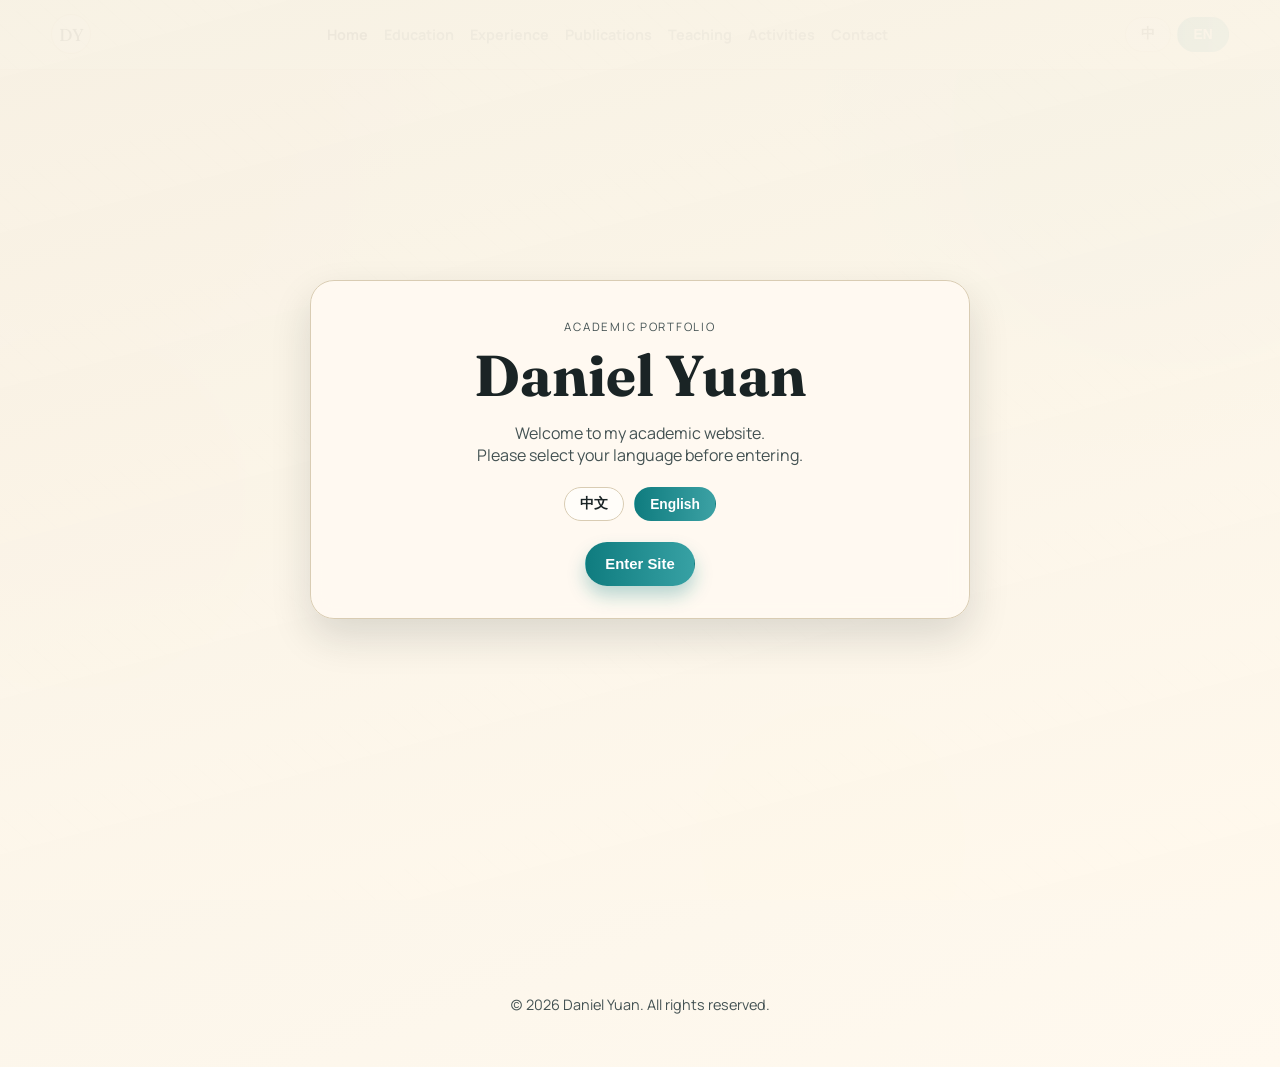
==== index.html @ a42641b7 "Deploy academic portfolio site" ====
<!doctype html>
<html lang="zh-Hant">
<head>
  <meta charset="UTF-8">
  <meta name="viewport" content="width=device-width, initial-scale=1.0">
  <meta name="description" content="Bilingual academic profile of Daniel Yuan at Chang Gung University.">
  <title>Daniel Yuan | Academic Profile</title>
  <link rel="preconnect" href="https://fonts.googleapis.com">
  <link rel="preconnect" href="https://fonts.gstatic.com" crossorigin>
  <link href="https://fonts.googleapis.com/css2?family=Fraunces:opsz,wght@9..144,600;9..144,700&family=Manrope:wght@400;500;700&family=Noto+Sans+TC:wght@400;500;700&display=swap" rel="stylesheet">
  <link rel="stylesheet" href="styles.css">
</head>
<body class="is-locked" data-lang="zh" data-page="about">
  <div class="cursor-glow" aria-hidden="true"></div>

  <div id="intro" class="intro" role="dialog" aria-modal="true" aria-labelledby="intro-title">
    <div class="intro-panel">
      <p id="intro-kicker" class="intro-kicker"></p>
      <h1 id="intro-title" class="intro-title"></h1>
      <p id="intro-copy" class="intro-copy"></p>
      <div class="language-choice" role="radiogroup" aria-label="Language Selection">
        <button class="lang-choice" data-lang-choice="zh" type="button">中文</button>
        <button class="lang-choice" data-lang-choice="en" type="button">English</button>
      </div>
      <button id="enter-btn" class="btn btn-primary" type="button"></button>
    </div>
  </div>

  <div class="backdrop" aria-hidden="true">
    <span class="blob blob-a"></span>
    <span class="blob blob-b"></span>
    <span class="blob blob-c"></span>
  </div>

  <header class="site-header">
    <a href="index.html" class="brand" aria-label="Back to top">DY</a>
    <nav class="nav">
      <a id="nav-about" href="index.html"></a>
      <a id="nav-education" href="education.html"></a>
      <a id="nav-experience" href="experience.html"></a>
      <a id="nav-publications" href="publications.html"></a>
      <a id="nav-teaching" href="teaching.html"></a>
      <a id="nav-activities" href="activities.html"></a>
      <a id="nav-contact" href="contact.html"></a>
    </nav>
    <div class="lang-switch" role="group" aria-label="Language Switcher">
      <button class="lang-toggle" data-set-lang="zh" type="button">中</button>
      <button class="lang-toggle" data-set-lang="en" type="button">EN</button>
    </div>
  </header>

  <main id="top">
    <section class="hero section">
      <p id="hero-tag" class="tag reveal"></p>
      <h1 class="hero-name reveal">
        <span id="hero-name-zh"></span>
        <span id="hero-name-en"></span>
      </h1>
      <p id="hero-title" class="hero-title reveal"></p>
      <p id="hero-affiliation" class="hero-affiliation reveal"></p>
      <div class="hero-actions reveal">
        <a id="hero-primary" class="btn btn-primary" href="publications.html"></a>
        <a id="hero-secondary" class="btn btn-secondary" href="contact.html"></a>
      </div>
      <div id="metrics-container" class="hero-metrics"></div>
    </section>

    <section id="about" class="section">
      <div class="section-head reveal">
        <p id="about-tag" class="tag"></p>
        <h2 id="about-title"></h2>
      </div>
      <p id="about-lead" class="lead reveal"></p>
    </section>
  </main>

  <footer class="site-footer">
    <p id="footer-text"></p>
  </footer>

  <script src="script.js"></script>
</body>
</html>
---- styles.css ----
:root {
  --bg: #f6f0e2;
  --bg-soft: #fff9ef;
  --ink: #1a2425;
  --muted: #445253;
  --line: #d9ccb3;
  --accent: #0f7c7f;
  --accent-soft: #ec8f55;
  --panel: rgba(255, 252, 246, 0.78);
  --panel-strong: rgba(255, 250, 242, 0.9);
  --shadow: 0 18px 40px rgba(19, 36, 36, 0.14);
}

*,
*::before,
*::after {
  box-sizing: border-box;
}

html {
  scroll-behavior: smooth;
}

body {
  margin: 0;
  min-height: 100vh;
  color: var(--ink);
  background:
    radial-gradient(circle at 8% 16%, rgba(236, 143, 85, 0.18), transparent 30%),
    radial-gradient(circle at 88% 12%, rgba(15, 124, 127, 0.16), transparent 32%),
    linear-gradient(160deg, var(--bg) 0%, var(--bg-soft) 100%);
  overflow-x: hidden;
}

body[data-lang="zh"] {
  font-family: "Noto Sans TC", "Manrope", system-ui, sans-serif;
}

body[data-lang="en"] {
  font-family: "Manrope", "Noto Sans TC", system-ui, sans-serif;
}

body.is-locked {
  overflow: hidden;
}

.cursor-glow {
  position: fixed;
  width: 300px;
  height: 300px;
  border-radius: 50%;
  pointer-events: none;
  background: radial-gradient(circle, rgba(236, 143, 85, 0.2), transparent 68%);
  filter: blur(7px);
  transform: translate(-50%, -50%);
  opacity: 0;
  z-index: 2;
  transition: opacity 220ms ease;
}

.intro {
  position: fixed;
  inset: 0;
  z-index: 10;
  display: grid;
  place-items: center;
  background:
    linear-gradient(165deg, rgba(247, 241, 228, 0.95), rgba(255, 248, 236, 0.98)),
    repeating-linear-gradient(
      42deg,
      transparent 0 20px,
      rgba(26, 36, 37, 0.03) 20px 21px
    );
  transition: opacity 620ms ease, visibility 620ms ease;
}

.intro.is-hidden {
  opacity: 0;
  visibility: hidden;
}

.intro-panel {
  width: min(660px, calc(100% - 2.2rem));
  border: 1px solid var(--line);
  border-radius: 24px;
  text-align: center;
  padding: 2.4rem 2rem 2rem;
  background: var(--panel-strong);
  backdrop-filter: blur(9px);
  box-shadow: var(--shadow);
  animation: lift-in 900ms cubic-bezier(.2, .8, .2, 1) both;
}

.intro-kicker {
  margin: 0;
  color: var(--muted);
  letter-spacing: 0.15em;
  text-transform: uppercase;
  font-size: 0.72rem;
}

.intro-title {
  margin: 0.7rem 0 0;
  font-family: "Fraunces", "Noto Sans TC", serif;
  font-size: clamp(2.15rem, 5vw, 3.6rem);
  line-height: 1.05;
}

.intro-copy {
  margin: 1rem auto 1.3rem;
  max-width: 44ch;
  color: var(--muted);
  white-space: pre-line;
}

.language-choice {
  display: flex;
  gap: 0.6rem;
  justify-content: center;
  margin-bottom: 1.3rem;
}

.lang-choice,
.lang-toggle {
  border: 1px solid var(--line);
  background: rgba(255, 255, 255, 0.58);
  color: var(--ink);
  border-radius: 999px;
  padding: 0.45rem 0.95rem;
  font-size: 0.86rem;
  font-weight: 700;
  cursor: pointer;
  transition: background 220ms ease, color 220ms ease, transform 220ms ease;
}

.lang-choice:hover,
.lang-toggle:hover {
  transform: translateY(-1px);
}

.lang-choice.is-active,
.lang-toggle.is-active {
  border-color: transparent;
  background: linear-gradient(90deg, var(--accent), #3ca1a4);
  color: #fff;
}

.backdrop {
  position: fixed;
  inset: 0;
  z-index: -1;
  overflow: hidden;
  pointer-events: none;
}

.blob {
  position: absolute;
  border-radius: 999px;
  filter: blur(8px);
  opacity: 0.68;
}

.blob-a {
  width: 340px;
  height: 340px;
  left: -90px;
  top: 38%;
  background: rgba(236, 143, 85, 0.19);
  animation: float-a 14s ease-in-out infinite;
}

.blob-b {
  width: 460px;
  height: 460px;
  right: -130px;
  top: -100px;
  background: rgba(15, 124, 127, 0.15);
  animation: float-b 18s ease-in-out infinite;
}

.blob-c {
  width: 280px;
  height: 280px;
  right: 24%;
  bottom: -85px;
  background: rgba(180, 162, 98, 0.2);
  animation: float-c 16s ease-in-out infinite;
}

.site-header {
  position: sticky;
  top: 0;
  z-index: 4;
  display: flex;
  align-items: center;
  gap: 1rem;
  justify-content: space-between;
  padding: 0.9rem max(1rem, 4vw);
  background: rgba(247, 241, 227, 0.76);
  backdrop-filter: blur(12px);
  border-bottom: 1px solid rgba(217, 204, 179, 0.8);
}

.brand {
  width: 2.5rem;
  height: 2.5rem;
  border-radius: 999px;
  display: grid;
  place-items: center;
  border: 1px solid var(--line);
  background: rgba(255, 255, 255, 0.56);
  color: var(--ink);
  text-decoration: none;
  font-family: "Fraunces", "Noto Sans TC", serif;
  font-size: 1.08rem;
}

.nav {
  display: flex;
  flex-wrap: wrap;
  gap: 1rem;
  justify-content: center;
}

.nav a {
  position: relative;
  color: var(--muted);
  text-decoration: none;
  font-weight: 700;
  font-size: 0.9rem;
}

.nav a.is-current {
  color: var(--ink);
}

.nav a::after {
  content: "";
  position: absolute;
  left: 0;
  bottom: -0.27rem;
  width: 100%;
  height: 2px;
  border-radius: 999px;
  background: linear-gradient(90deg, var(--accent), var(--accent-soft));
  transform: scaleX(0);
  transform-origin: left;
  transition: transform 220ms ease;
}

.nav a:hover::after,
.nav a:focus-visible::after {
  transform: scaleX(1);
}

.lang-switch {
  display: inline-flex;
  gap: 0.4rem;
}

main {
  max-width: 1120px;
  margin: 0 auto;
  padding: 1.8rem max(1.1rem, 4vw) 4rem;
}

.section {
  margin-top: clamp(2.7rem, 8vw, 5.8rem);
}

.hero {
  margin-top: 1rem;
}

.tag {
  margin: 0;
  color: var(--muted);
  letter-spacing: 0.13em;
  text-transform: uppercase;
  font-size: 0.7rem;
  font-weight: 700;
}

.hero-name {
  margin: 0.9rem 0 0.9rem;
  display: grid;
  gap: 0.2rem;
}

.hero-name span:first-child {
  font-size: clamp(2.2rem, 6vw, 4rem);
  font-weight: 700;
  line-height: 1;
}

.hero-name span:last-child {
  font-family: "Fraunces", serif;
  font-size: clamp(1.2rem, 2.6vw, 1.8rem);
  line-height: 1.1;
  color: #2f3e40;
}

.hero-title {
  margin: 0.2rem 0;
  font-size: clamp(1.06rem, 2.1vw, 1.32rem);
  color: #2d3f41;
  font-weight: 700;
}

.hero-affiliation {
  margin: 0.4rem 0 1.4rem;
  max-width: 68ch;
  color: var(--muted);
}

.hero-actions {
  display: flex;
  gap: 0.8rem;
  flex-wrap: wrap;
}

.btn {
  display: inline-flex;
  align-items: center;
  justify-content: center;
  min-height: 44px;
  border-radius: 999px;
  border: 1px solid transparent;
  padding: 0.66rem 1.2rem;
  text-decoration: none;
  font-size: 0.93rem;
  font-weight: 700;
  transition: transform 220ms ease, box-shadow 220ms ease, background 220ms ease;
}

.btn:hover,
.btn:focus-visible {
  transform: translateY(-2px);
}

.btn-primary {
  background: linear-gradient(90deg, var(--accent), #37a1a4);
  color: #fff;
  box-shadow: 0 10px 18px rgba(15, 124, 127, 0.29);
}

.btn-secondary {
  background: rgba(255, 255, 255, 0.62);
  border-color: rgba(26, 36, 37, 0.2);
  color: var(--ink);
}

.hero-metrics {
  margin-top: 1.8rem;
  display: grid;
  grid-template-columns: repeat(3, minmax(0, 1fr));
  gap: 0.9rem;
}

.metric {
  border: 1px solid var(--line);
  border-radius: 16px;
  background: var(--panel);
  padding: 1rem;
  box-shadow: var(--shadow);
}

.metric h3 {
  margin: 0;
  font-family: "Fraunces", "Noto Sans TC", serif;
  font-size: 1.6rem;
}

.metric p {
  margin: 0.35rem 0 0;
  color: var(--muted);
  font-size: 0.92rem;
}

.section-head h2 {
  margin: 0.66rem 0 0;
  font-family: "Fraunces", "Noto Sans TC", serif;
  font-size: clamp(1.7rem, 3.7vw, 2.65rem);
  line-height: 1.07;
}

.lead,
.section-copy {
  margin-top: 1rem;
  color: var(--muted);
  max-width: 70ch;
  line-height: 1.75;
}

.timeline-list {
  margin-top: 1.4rem;
  display: grid;
  gap: 0.75rem;
}

.timeline-item {
  border: 1px solid var(--line);
  border-radius: 16px;
  background: var(--panel);
  padding: 1rem 1.05rem;
  box-shadow: var(--shadow);
}

.item-top {
  display: flex;
  gap: 0.6rem;
  align-items: center;
  flex-wrap: wrap;
}

.item-index {
  width: 2rem;
  height: 2rem;
  border-radius: 999px;
  display: grid;
  place-items: center;
  font-size: 0.82rem;
  font-weight: 700;
  color: var(--accent);
  border: 1px solid rgba(15, 124, 127, 0.4);
  background: rgba(15, 124, 127, 0.09);
}

.item-top h3 {
  margin: 0;
  font-size: 1.08rem;
}

.item-sub {
  margin: 0.35rem 0 0;
  color: var(--muted);
}

.item-note {
  margin: 0.3rem 0 0;
  font-size: 0.9rem;
  color: #5a6a6b;
}

.grid {
  margin-top: 1.4rem;
  display: grid;
  gap: 0.85rem;
}

.grid-2 {
  grid-template-columns: repeat(2, minmax(0, 1fr));
}

.panel-card {
  border: 1px solid var(--line);
  border-radius: 16px;
  background: var(--panel);
  padding: 1.05rem;
  box-shadow: var(--shadow);
}

.panel-card.hover-tilt {
  transform-style: preserve-3d;
  transition: transform 220ms ease;
  will-change: transform;
}

.panel-head {
  display: flex;
  justify-content: space-between;
  align-items: baseline;
  gap: 0.8rem;
  flex-wrap: wrap;
}

.panel-head h3 {
  margin: 0;
  font-size: 1.05rem;
}

.period {
  margin: 0;
  color: var(--muted);
  font-size: 0.85rem;
  font-weight: 700;
}

.content-list {
  margin: 0.85rem 0 0;
  padding-left: 1.15rem;
  color: var(--muted);
  display: grid;
  gap: 0.45rem;
}

.content-list li {
  line-height: 1.55;
}

.paper-type {
  margin: 0;
  color: var(--accent);
  font-size: 0.78rem;
  font-weight: 700;
  letter-spacing: 0.06em;
  text-transform: uppercase;
}

.paper-title {
  margin: 0;
  font-size: 1.05rem;
  line-height: 1.45;
}

.paper-links {
  margin-top: 0.85rem;
  display: flex;
  flex-wrap: wrap;
  gap: 0.75rem;
}

.paper-links a {
  color: var(--accent);
  text-decoration: none;
  font-weight: 700;
  font-size: 0.9rem;
  border: 1px solid rgba(15, 124, 127, 0.28);
  border-radius: 999px;
  padding: 0.38rem 0.72rem;
  background: rgba(255, 255, 255, 0.72);
  transition: transform 220ms ease, background 220ms ease;
}

.paper-links a:hover,
.paper-links a:focus-visible {
  transform: translateY(-1px);
  background: rgba(255, 255, 255, 0.95);
}

.paper-links a.is-placeholder {
  opacity: 0.55;
  pointer-events: none;
}

.doc-shell {
  margin-top: 1rem;
  border: 1px solid var(--line);
  border-radius: 16px;
  overflow: hidden;
  box-shadow: var(--shadow);
  background: rgba(255, 255, 255, 0.9);
}

.doc-frame {
  width: 100%;
  min-height: 80vh;
  border: 0;
  background: #fff;
}

.viewer-actions {
  margin-top: 1rem;
  display: flex;
  gap: 0.8rem;
  flex-wrap: wrap;
}

body.viewer-page main {
  max-width: 1400px;
  padding: 1rem max(0.8rem, 2.4vw) 2.2rem;
}

body.viewer-page .section {
  margin-top: 1rem;
}

body.viewer-page .section-head,
body.viewer-page #viewer-meta,
body.viewer-page .viewer-actions {
  width: min(100%, 860px);
  margin-left: auto;
  margin-right: auto;
}

body.viewer-page .section-head {
  text-align: left;
}

body.viewer-page .section-head h2 {
  margin-top: 0.45rem;
  font-size: clamp(1.05rem, 1.35vw + 0.7rem, 1.55rem);
  line-height: 1.45;
  overflow-wrap: anywhere;
}

body.viewer-page #viewer-meta {
  max-width: none;
  margin-top: 0.5rem;
  font-size: 0.92rem;
  line-height: 1.55;
  text-align: left;
}

body.viewer-page .doc-shell {
  width: clamp(620px, 62vw, 860px);
  max-width: 100%;
  aspect-ratio: 1 / 1.4142;
  margin-left: auto;
  margin-right: auto;
}

body.viewer-page .doc-frame {
  width: 100%;
  height: 100%;
  min-height: 0;
}

body.viewer-page .viewer-actions {
  justify-content: center;
}

.teaching-list {
  margin-top: 1.2rem;
  display: grid;
  gap: 0.7rem;
}

.teaching-item {
  border: 1px solid var(--line);
  border-radius: 14px;
  background: var(--panel);
  padding: 0.95rem 1rem;
  box-shadow: var(--shadow);
}

.teaching-term {
  margin: 0;
  color: var(--accent);
  font-size: 0.82rem;
  font-weight: 700;
  letter-spacing: 0.04em;
}

.teaching-course {
  margin: 0.32rem 0 0;
  font-size: 1.02rem;
  font-weight: 700;
}

.teaching-meta {
  margin: 0.35rem 0 0;
  color: var(--muted);
  font-size: 0.92rem;
}

.clubs-grid {
  margin-top: 1.3rem;
  display: grid;
  grid-template-columns: repeat(2, minmax(0, 1fr));
  gap: 0.8rem;
}

.club-card {
  border: 1px solid var(--line);
  border-radius: 16px;
  background: var(--panel);
  padding: 1rem;
  box-shadow: var(--shadow);
}

.club-card h3 {
  margin: 0;
  font-size: 1.02rem;
}

.club-list {
  margin: 0.7rem 0 0;
  padding-left: 1.05rem;
  display: grid;
  gap: 0.35rem;
  color: var(--muted);
}

.contact {
  border: 1px solid var(--line);
  border-radius: 22px;
  background: var(--panel-strong);
  box-shadow: var(--shadow);
  padding: 1.35rem;
}

.contact h2 {
  margin: 0.55rem 0;
  font-family: "Fraunces", "Noto Sans TC", serif;
  font-size: clamp(1.6rem, 3.5vw, 2.45rem);
}

.contact p {
  color: var(--muted);
  margin: 0 0 1rem;
}

.contact-links {
  margin-top: 1rem;
  display: flex;
  gap: 1rem;
  flex-wrap: wrap;
}

.contact-links a {
  color: var(--accent);
  text-decoration: none;
  font-weight: 700;
}

.contact-links a.is-placeholder {
  opacity: 0.55;
  pointer-events: none;
}

.site-footer {
  text-align: center;
  color: var(--muted);
  font-size: 0.9rem;
  padding: 2rem 1rem 2.4rem;
}

.reveal {
  opacity: 0;
  transform: translateY(20px);
  transition:
    opacity 680ms cubic-bezier(.2, .8, .2, 1),
    transform 680ms cubic-bezier(.2, .8, .2, 1);
}

.reveal.in-view {
  opacity: 1;
  transform: translateY(0);
}

@keyframes lift-in {
  from {
    opacity: 0;
    transform: translateY(24px) scale(0.985);
  }
  to {
    opacity: 1;
    transform: translateY(0) scale(1);
  }
}

@keyframes float-a {
  0%, 100% { transform: translate(0, 0); }
  50% { transform: translate(52px, -28px); }
}

@keyframes float-b {
  0%, 100% { transform: translate(0, 0); }
  50% { transform: translate(-38px, 22px); }
}

@keyframes float-c {
  0%, 100% { transform: translate(0, 0); }
  50% { transform: translate(28px, -18px); }
}

@media (max-width: 1024px) {
  .site-header {
    flex-wrap: wrap;
    justify-content: center;
  }
}

@media (max-width: 860px) {
  .grid-2,
  .clubs-grid {
    grid-template-columns: 1fr;
  }

  .hero-metrics {
    grid-template-columns: 1fr;
  }

  body.viewer-page .doc-shell {
    width: min(100%, 700px);
  }
}

@media (max-width: 640px) {
  .nav {
    gap: 0.72rem;
  }

  .nav a {
    font-size: 0.84rem;
  }

  .hero-actions {
    width: 100%;
    display: grid;
    gap: 0.6rem;
  }

  .btn {
    width: 100%;
  }

  .intro-panel {
    padding: 2rem 1.2rem 1.4rem;
  }

  body.viewer-page .doc-shell {
    width: 100%;
  }

  body.viewer-page .doc-frame {
    min-height: 0;
  }
}

@media (prefers-reduced-motion: reduce) {
  html {
    scroll-behavior: auto;
  }

  *,
  *::before,
  *::after {
    animation: none !important;
    transition-duration: 0.01ms !important;
    transition-delay: 0ms !important;
  }
}
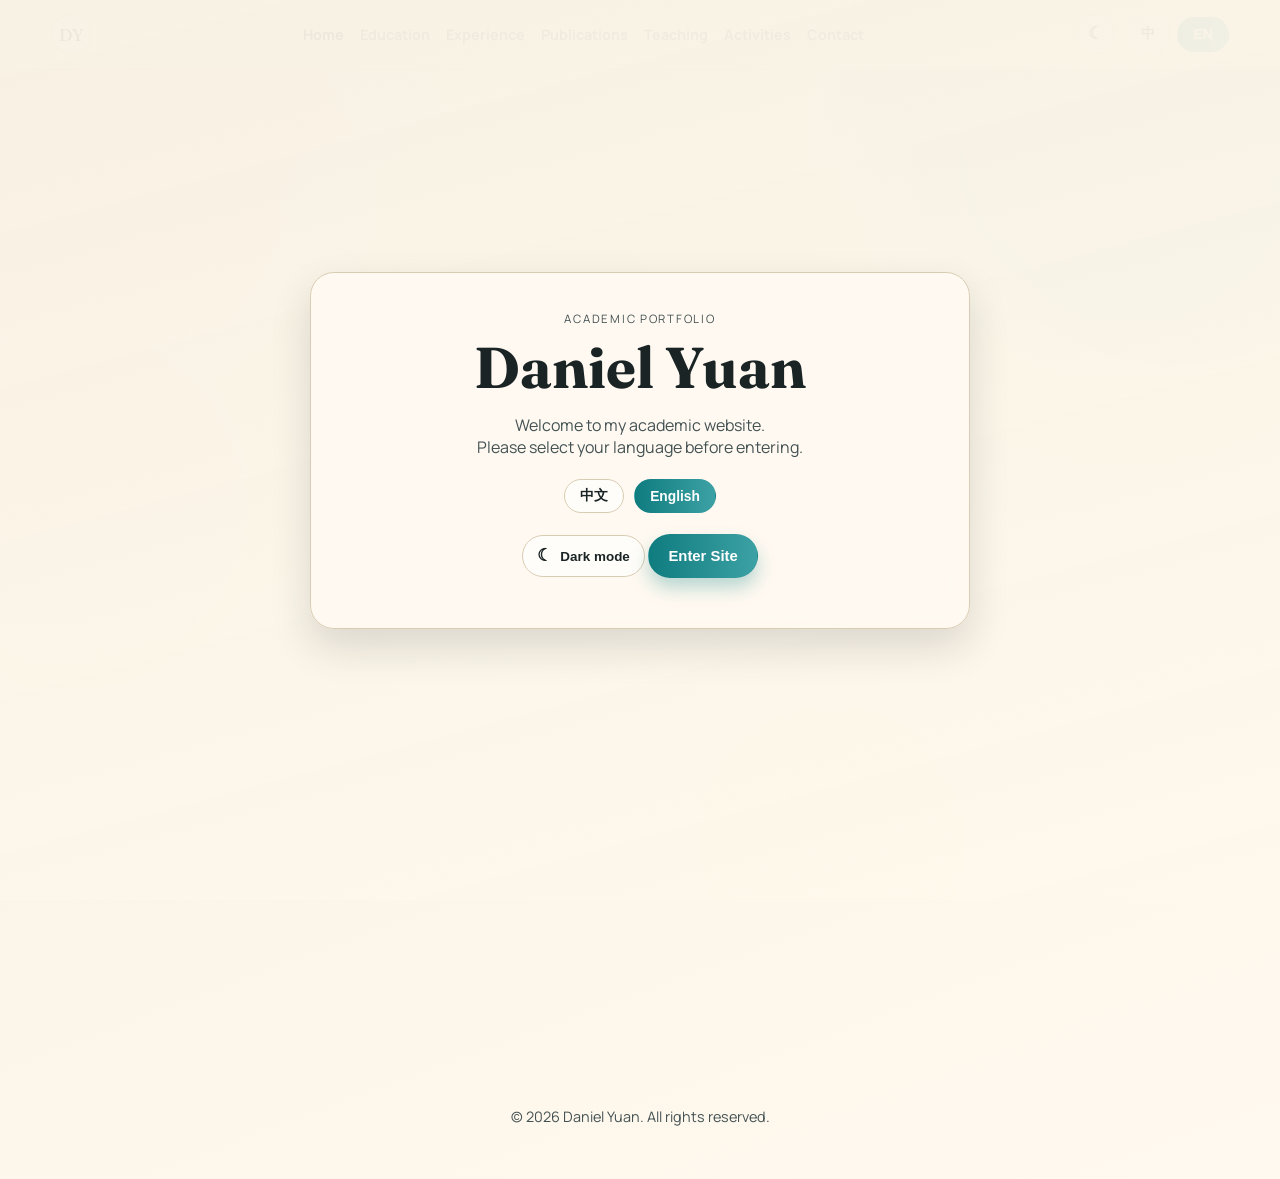
==== commit 62de46d6: "Update academic portfolio content and theme" ====
--- a/index.html
+++ b/index.html
@@ -8,6 +8,7 @@
   <link rel="preconnect" href="https://fonts.googleapis.com">
   <link rel="preconnect" href="https://fonts.gstatic.com" crossorigin>
   <link href="https://fonts.googleapis.com/css2?family=Fraunces:opsz,wght@9..144,600;9..144,700&family=Manrope:wght@400;500;700&family=Noto+Sans+TC:wght@400;500;700&display=swap" rel="stylesheet">
+  <script src="theme-init.js"></script>
   <link rel="stylesheet" href="styles.css">
 </head>
 <body class="is-locked" data-lang="zh" data-page="about">
@@ -22,6 +23,10 @@
         <button class="lang-choice" data-lang-choice="zh" type="button">中文</button>
         <button class="lang-choice" data-lang-choice="en" type="button">English</button>
       </div>
+      <button class="theme-toggle intro-theme-toggle" data-theme-toggle type="button" aria-label="切換至夜間模式" title="切換至夜間模式">
+        <span class="theme-icon" aria-hidden="true">☾</span>
+        <span class="theme-label">夜間模式</span>
+      </button>
       <button id="enter-btn" class="btn btn-primary" type="button"></button>
     </div>
   </div>
@@ -43,9 +48,14 @@
       <a id="nav-activities" href="activities.html"></a>
       <a id="nav-contact" href="contact.html"></a>
     </nav>
-    <div class="lang-switch" role="group" aria-label="Language Switcher">
-      <button class="lang-toggle" data-set-lang="zh" type="button">中</button>
-      <button class="lang-toggle" data-set-lang="en" type="button">EN</button>
+    <div class="header-controls">
+      <button class="theme-toggle" data-theme-toggle type="button" aria-label="切換至夜間模式" title="切換至夜間模式">
+        <span class="theme-icon" aria-hidden="true">☾</span>
+      </button>
+      <div class="lang-switch" role="group" aria-label="Language Switcher">
+        <button class="lang-toggle" data-set-lang="zh" type="button">中</button>
+        <button class="lang-toggle" data-set-lang="en" type="button">EN</button>
+      </div>
     </div>
   </header>
 
--- a/styles.css
+++ b/styles.css
@@ -6,9 +6,85 @@
   --line: #d9ccb3;
   --accent: #0f7c7f;
   --accent-soft: #ec8f55;
+  --accent-end: #3ca1a4;
+  --on-accent: #fff;
   --panel: rgba(255, 252, 246, 0.78);
   --panel-strong: rgba(255, 250, 242, 0.9);
   --shadow: 0 18px 40px rgba(19, 36, 36, 0.14);
+  --warm-glow: rgba(236, 143, 85, 0.18);
+  --cool-glow: rgba(15, 124, 127, 0.16);
+  --cursor-glow: rgba(236, 143, 85, 0.2);
+  --intro-bg-a: rgba(247, 241, 228, 0.95);
+  --intro-bg-b: rgba(255, 248, 236, 0.98);
+  --intro-pattern: rgba(26, 36, 37, 0.03);
+  --control-bg: rgba(255, 255, 255, 0.58);
+  --blob-warm: rgba(236, 143, 85, 0.19);
+  --blob-cool: rgba(15, 124, 127, 0.15);
+  --blob-gold: rgba(180, 162, 98, 0.2);
+  --header-bg: rgba(247, 241, 227, 0.76);
+  --header-line: rgba(217, 204, 179, 0.8);
+  --brand-bg: rgba(255, 255, 255, 0.56);
+  --hero-secondary: #2f3e40;
+  --hero-title: #2d3f41;
+  --primary-shadow: rgba(15, 124, 127, 0.29);
+  --secondary-bg: rgba(255, 255, 255, 0.62);
+  --secondary-line: rgba(26, 36, 37, 0.2);
+  --index-line: rgba(15, 124, 127, 0.4);
+  --index-bg: rgba(15, 124, 127, 0.09);
+  --note: #5a6a6b;
+  --link-line: rgba(15, 124, 127, 0.28);
+  --link-bg: rgba(255, 255, 255, 0.72);
+  --link-bg-hover: rgba(255, 255, 255, 0.95);
+  --doc-bg: rgba(255, 255, 255, 0.9);
+  --pdf-stage-a: rgba(248, 250, 251, 0.95);
+  --pdf-stage-b: rgba(240, 245, 245, 0.95);
+  --pdf-shadow: rgba(26, 36, 37, 0.16);
+  --error: #9b3d2a;
+}
+
+html[data-theme="dark"] {
+  color-scheme: dark;
+  --bg: #10191a;
+  --bg-soft: #192526;
+  --ink: #f3ebdd;
+  --muted: #b6c5c2;
+  --line: #40504e;
+  --accent: #59c3c1;
+  --accent-soft: #f0a16c;
+  --accent-end: #369b9d;
+  --on-accent: #071718;
+  --panel: rgba(25, 38, 39, 0.84);
+  --panel-strong: rgba(18, 30, 31, 0.94);
+  --shadow: 0 18px 44px rgba(0, 0, 0, 0.34);
+  --warm-glow: rgba(236, 143, 85, 0.11);
+  --cool-glow: rgba(68, 177, 178, 0.16);
+  --cursor-glow: rgba(236, 143, 85, 0.13);
+  --intro-bg-a: rgba(12, 22, 23, 0.96);
+  --intro-bg-b: rgba(18, 30, 31, 0.98);
+  --intro-pattern: rgba(244, 236, 221, 0.035);
+  --control-bg: rgba(255, 255, 255, 0.07);
+  --blob-warm: rgba(236, 143, 85, 0.12);
+  --blob-cool: rgba(68, 177, 178, 0.14);
+  --blob-gold: rgba(190, 166, 89, 0.11);
+  --header-bg: rgba(14, 25, 26, 0.84);
+  --header-line: rgba(77, 98, 95, 0.78);
+  --brand-bg: rgba(255, 255, 255, 0.06);
+  --hero-secondary: #d2ddda;
+  --hero-title: #dbe5e2;
+  --primary-shadow: rgba(48, 157, 159, 0.24);
+  --secondary-bg: rgba(255, 255, 255, 0.07);
+  --secondary-line: rgba(236, 241, 238, 0.2);
+  --index-line: rgba(89, 195, 193, 0.42);
+  --index-bg: rgba(89, 195, 193, 0.1);
+  --note: #9fb0ad;
+  --link-line: rgba(89, 195, 193, 0.34);
+  --link-bg: rgba(255, 255, 255, 0.06);
+  --link-bg-hover: rgba(255, 255, 255, 0.11);
+  --doc-bg: rgba(10, 18, 19, 0.92);
+  --pdf-stage-a: rgba(30, 44, 45, 0.98);
+  --pdf-stage-b: rgba(20, 33, 34, 0.98);
+  --pdf-shadow: rgba(0, 0, 0, 0.38);
+  --error: #ff9b84;
 }
 
 *,
@@ -19,6 +95,7 @@
 
 html {
   scroll-behavior: smooth;
+  color-scheme: light;
 }
 
 body {
@@ -26,10 +103,11 @@
   min-height: 100vh;
   color: var(--ink);
   background:
-    radial-gradient(circle at 8% 16%, rgba(236, 143, 85, 0.18), transparent 30%),
-    radial-gradient(circle at 88% 12%, rgba(15, 124, 127, 0.16), transparent 32%),
+    radial-gradient(circle at 8% 16%, var(--warm-glow), transparent 30%),
+    radial-gradient(circle at 88% 12%, var(--cool-glow), transparent 32%),
     linear-gradient(160deg, var(--bg) 0%, var(--bg-soft) 100%);
   overflow-x: hidden;
+  transition: color 220ms ease, background-color 220ms ease;
 }
 
 body[data-lang="zh"] {
@@ -50,7 +128,7 @@
   height: 300px;
   border-radius: 50%;
   pointer-events: none;
-  background: radial-gradient(circle, rgba(236, 143, 85, 0.2), transparent 68%);
+  background: radial-gradient(circle, var(--cursor-glow), transparent 68%);
   filter: blur(7px);
   transform: translate(-50%, -50%);
   opacity: 0;
@@ -65,11 +143,11 @@
   display: grid;
   place-items: center;
   background:
-    linear-gradient(165deg, rgba(247, 241, 228, 0.95), rgba(255, 248, 236, 0.98)),
+    linear-gradient(165deg, var(--intro-bg-a), var(--intro-bg-b)),
     repeating-linear-gradient(
       42deg,
       transparent 0 20px,
-      rgba(26, 36, 37, 0.03) 20px 21px
+      var(--intro-pattern) 20px 21px
     );
   transition: opacity 620ms ease, visibility 620ms ease;
 }
@@ -121,9 +199,10 @@
 }
 
 .lang-choice,
-.lang-toggle {
+.lang-toggle,
+.theme-toggle {
   border: 1px solid var(--line);
-  background: rgba(255, 255, 255, 0.58);
+  background: var(--control-bg);
   color: var(--ink);
   border-radius: 999px;
   padding: 0.45rem 0.95rem;
@@ -134,15 +213,16 @@
 }
 
 .lang-choice:hover,
-.lang-toggle:hover {
+.lang-toggle:hover,
+.theme-toggle:hover {
   transform: translateY(-1px);
 }
 
 .lang-choice.is-active,
 .lang-toggle.is-active {
   border-color: transparent;
-  background: linear-gradient(90deg, var(--accent), #3ca1a4);
-  color: #fff;
+  background: linear-gradient(90deg, var(--accent), var(--accent-end));
+  color: var(--on-accent);
 }
 
 .backdrop {
@@ -165,7 +245,7 @@
   height: 340px;
   left: -90px;
   top: 38%;
-  background: rgba(236, 143, 85, 0.19);
+  background: var(--blob-warm);
   animation: float-a 14s ease-in-out infinite;
 }
 
@@ -174,7 +254,7 @@
   height: 460px;
   right: -130px;
   top: -100px;
-  background: rgba(15, 124, 127, 0.15);
+  background: var(--blob-cool);
   animation: float-b 18s ease-in-out infinite;
 }
 
@@ -183,7 +263,7 @@
   height: 280px;
   right: 24%;
   bottom: -85px;
-  background: rgba(180, 162, 98, 0.2);
+  background: var(--blob-gold);
   animation: float-c 16s ease-in-out infinite;
 }
 
@@ -191,14 +271,14 @@
   position: sticky;
   top: 0;
   z-index: 4;
-  display: flex;
+  display: grid;
+  grid-template-columns: auto minmax(0, 1fr) auto;
   align-items: center;
   gap: 1rem;
-  justify-content: space-between;
   padding: 0.9rem max(1rem, 4vw);
-  background: rgba(247, 241, 227, 0.76);
+  background: var(--header-bg);
   backdrop-filter: blur(12px);
-  border-bottom: 1px solid rgba(217, 204, 179, 0.8);
+  border-bottom: 1px solid var(--header-line);
 }
 
 .brand {
@@ -208,7 +288,7 @@
   display: grid;
   place-items: center;
   border: 1px solid var(--line);
-  background: rgba(255, 255, 255, 0.56);
+  background: var(--brand-bg);
   color: var(--ink);
   text-decoration: none;
   font-family: "Fraunces", "Noto Sans TC", serif;
@@ -220,6 +300,7 @@
   flex-wrap: wrap;
   gap: 1rem;
   justify-content: center;
+  min-width: 0;
 }
 
 .nav a {
@@ -258,6 +339,51 @@
   gap: 0.4rem;
 }
 
+.header-controls {
+  display: inline-flex;
+  align-items: center;
+  justify-content: flex-end;
+  gap: 0.55rem;
+}
+
+.theme-toggle {
+  width: 2.5rem;
+  height: 2.5rem;
+  display: inline-flex;
+  align-items: center;
+  justify-content: center;
+  flex: 0 0 auto;
+  padding: 0;
+}
+
+.theme-icon {
+  font-size: 1.05rem;
+  line-height: 1;
+}
+
+.intro-theme-toggle {
+  width: auto;
+  min-height: 42px;
+  margin: -0.45rem auto 1.15rem;
+  padding: 0.45rem 0.9rem;
+  gap: 0.5rem;
+}
+
+.theme-label {
+  font-size: 0.84rem;
+  font-weight: 700;
+}
+
+.lang-choice:focus-visible,
+.lang-toggle:focus-visible,
+.theme-toggle:focus-visible,
+.btn:focus-visible,
+.nav a:focus-visible,
+.brand:focus-visible {
+  outline: 3px solid color-mix(in srgb, var(--accent) 72%, transparent);
+  outline-offset: 3px;
+}
+
 main {
   max-width: 1120px;
   margin: 0 auto;
@@ -281,6 +407,111 @@
   font-weight: 700;
 }
 
+.page-heading {
+  display: grid;
+  gap: 0.65rem;
+}
+
+.page-title {
+  margin: 0;
+  font-family: "Fraunces", "Noto Sans TC", serif;
+  font-size: clamp(2.35rem, 5.6vw, 4.2rem);
+  line-height: 0.98;
+  letter-spacing: -0.025em;
+}
+
+body[data-lang="zh"] .page-title {
+  font-family: "Noto Sans TC", "Manrope", sans-serif;
+  letter-spacing: 0.02em;
+}
+
+.page-subtitle {
+  margin: 0;
+  color: var(--muted);
+  font-size: clamp(0.95rem, 1.6vw, 1.1rem);
+  font-weight: 700;
+  letter-spacing: 0.035em;
+  line-height: 1.5;
+}
+
+.timeline-toolbar {
+  width: 100%;
+  margin-top: 1.25rem;
+  padding: 0.42rem 0.48rem 0.42rem 1.05rem;
+  display: flex;
+  align-items: center;
+  justify-content: space-between;
+  gap: 0.8rem;
+  border: 1px solid var(--line);
+  border-radius: 16px;
+  background: var(--panel);
+  box-shadow: var(--shadow);
+}
+
+.timeline-toolbar-label {
+  display: inline-flex;
+  align-items: center;
+  gap: 0.55rem;
+  color: var(--muted);
+  font-size: 0.82rem;
+  font-weight: 700;
+  white-space: nowrap;
+}
+
+.timeline-toolbar-label::before {
+  content: "";
+  width: 0.55rem;
+  height: 0.55rem;
+  flex: 0 0 auto;
+  border-radius: 999px;
+  background: var(--accent);
+  box-shadow: 0 0 0 5px var(--index-bg);
+}
+
+.sort-switch {
+  display: inline-flex;
+  gap: 0.25rem;
+  padding: 0.2rem;
+  border-radius: 999px;
+  background: var(--control-bg);
+}
+
+.sort-option {
+  min-height: 36px;
+  border: 0;
+  border-radius: 999px;
+  padding: 0.42rem 0.82rem;
+  background: transparent;
+  color: var(--muted);
+  font: inherit;
+  font-size: 0.8rem;
+  font-weight: 700;
+  cursor: pointer;
+  white-space: nowrap;
+  transition: color 180ms ease, background 180ms ease, transform 180ms ease;
+}
+
+.sort-option:hover {
+  color: var(--ink);
+  transform: translateY(-1px);
+}
+
+.sort-option.is-active {
+  background: linear-gradient(90deg, var(--accent), var(--accent-end));
+  color: var(--on-accent);
+}
+
+.sort-option:focus-visible {
+  outline: 3px solid color-mix(in srgb, var(--accent) 72%, transparent);
+  outline-offset: 2px;
+}
+
+.timeline-toolbar + .timeline-list,
+.timeline-toolbar + .teaching-list,
+.timeline-toolbar + .clubs-grid {
+  margin-top: 1rem;
+}
+
 .hero-name {
   margin: 0.9rem 0 0.9rem;
   display: grid;
@@ -297,13 +528,13 @@
   font-family: "Fraunces", serif;
   font-size: clamp(1.2rem, 2.6vw, 1.8rem);
   line-height: 1.1;
-  color: #2f3e40;
+  color: var(--hero-secondary);
 }
 
 .hero-title {
   margin: 0.2rem 0;
   font-size: clamp(1.06rem, 2.1vw, 1.32rem);
-  color: #2d3f41;
+  color: var(--hero-title);
   font-weight: 700;
 }
 
@@ -339,14 +570,14 @@
 }
 
 .btn-primary {
-  background: linear-gradient(90deg, var(--accent), #37a1a4);
-  color: #fff;
-  box-shadow: 0 10px 18px rgba(15, 124, 127, 0.29);
+  background: linear-gradient(90deg, var(--accent), var(--accent-end));
+  color: var(--on-accent);
+  box-shadow: 0 10px 18px var(--primary-shadow);
 }
 
 .btn-secondary {
-  background: rgba(255, 255, 255, 0.62);
-  border-color: rgba(26, 36, 37, 0.2);
+  background: var(--secondary-bg);
+  border-color: var(--secondary-line);
   color: var(--ink);
 }
 
@@ -422,8 +653,8 @@
   font-size: 0.82rem;
   font-weight: 700;
   color: var(--accent);
-  border: 1px solid rgba(15, 124, 127, 0.4);
-  background: rgba(15, 124, 127, 0.09);
+  border: 1px solid var(--index-line);
+  background: var(--index-bg);
 }
 
 .item-top h3 {
@@ -439,7 +670,7 @@
 .item-note {
   margin: 0.3rem 0 0;
   font-size: 0.9rem;
-  color: #5a6a6b;
+  color: var(--note);
 }
 
 .grid {
@@ -525,17 +756,17 @@
   text-decoration: none;
   font-weight: 700;
   font-size: 0.9rem;
-  border: 1px solid rgba(15, 124, 127, 0.28);
+  border: 1px solid var(--link-line);
   border-radius: 999px;
   padding: 0.38rem 0.72rem;
-  background: rgba(255, 255, 255, 0.72);
+  background: var(--link-bg);
   transition: transform 220ms ease, background 220ms ease;
 }
 
 .paper-links a:hover,
 .paper-links a:focus-visible {
   transform: translateY(-1px);
-  background: rgba(255, 255, 255, 0.95);
+  background: var(--link-bg-hover);
 }
 
 .paper-links a.is-placeholder {
@@ -549,14 +780,64 @@
   border-radius: 16px;
   overflow: hidden;
   box-shadow: var(--shadow);
-  background: rgba(255, 255, 255, 0.9);
-}
-
-.doc-frame {
+  background: var(--doc-bg);
+}
+
+.pdf-stage {
+  display: grid;
+  place-items: center;
+  min-height: 320px;
+  padding: 0.6rem;
+  background: linear-gradient(180deg, var(--pdf-stage-a), var(--pdf-stage-b));
+}
+
+.pdf-canvas {
+  display: block;
   width: 100%;
-  min-height: 80vh;
-  border: 0;
+  height: auto;
+  max-width: 100%;
+  border-radius: 6px;
   background: #fff;
+  box-shadow: 0 10px 22px var(--pdf-shadow);
+}
+
+.pdf-loading,
+.pdf-error {
+  margin: 1.1rem;
+  color: var(--muted);
+  text-align: center;
+}
+
+.pdf-error {
+  color: var(--error);
+}
+
+.pdf-controls {
+  margin-top: 0.8rem;
+  display: flex;
+  align-items: center;
+  justify-content: center;
+  gap: 0.7rem;
+  flex-wrap: wrap;
+}
+
+.pdf-page-indicator {
+  min-width: 8.2rem;
+  text-align: center;
+  font-weight: 700;
+  color: var(--muted);
+}
+
+.pdf-nav-btn {
+  min-width: 110px;
+  padding-left: 1rem;
+  padding-right: 1rem;
+}
+
+.pdf-nav-btn:disabled {
+  opacity: 0.45;
+  transform: none;
+  cursor: not-allowed;
 }
 
 .viewer-actions {
@@ -577,6 +858,7 @@
 
 body.viewer-page .section-head,
 body.viewer-page #viewer-meta,
+body.viewer-page .pdf-controls,
 body.viewer-page .viewer-actions {
   width: min(100%, 860px);
   margin-left: auto;
@@ -605,15 +887,9 @@
 body.viewer-page .doc-shell {
   width: clamp(620px, 62vw, 860px);
   max-width: 100%;
-  aspect-ratio: 1 / 1.4142;
+  padding: 0.55rem;
   margin-left: auto;
   margin-right: auto;
-}
-
-body.viewer-page .doc-frame {
-  width: 100%;
-  height: 100%;
-  min-height: 0;
 }
 
 body.viewer-page .viewer-actions {
@@ -690,15 +966,17 @@
   padding: 1.35rem;
 }
 
-.contact h2 {
-  margin: 0.55rem 0;
-  font-family: "Fraunces", "Noto Sans TC", serif;
-  font-size: clamp(1.6rem, 3.5vw, 2.45rem);
-}
-
 .contact p {
   color: var(--muted);
   margin: 0 0 1rem;
+}
+
+.contact .page-heading {
+  margin-bottom: 1rem;
+}
+
+.contact .page-subtitle {
+  margin: 0;
 }
 
 .contact-links {
@@ -715,8 +993,7 @@
 }
 
 .contact-links a.is-placeholder {
-  opacity: 0.55;
-  pointer-events: none;
+  display: none;
 }
 
 .site-footer {
@@ -767,8 +1044,32 @@
 
 @media (max-width: 1024px) {
   .site-header {
-    flex-wrap: wrap;
-    justify-content: center;
+    grid-template-columns: auto auto;
+    gap: 0.7rem 1rem;
+  }
+
+  .header-controls {
+    justify-self: end;
+  }
+
+  .nav {
+    grid-column: 1 / -1;
+    grid-row: 2;
+    width: 100%;
+    justify-content: flex-start;
+    flex-wrap: nowrap;
+    overflow-x: auto;
+    overscroll-behavior-inline: contain;
+    padding: 0.2rem 0 0.35rem;
+    scrollbar-width: none;
+  }
+
+  .nav::-webkit-scrollbar {
+    display: none;
+  }
+
+  .nav a {
+    flex: 0 0 auto;
   }
 }
 
@@ -788,12 +1089,31 @@
 }
 
 @media (max-width: 640px) {
+  .site-header {
+    padding: 0.75rem 1rem 0.55rem;
+  }
+
   .nav {
     gap: 0.72rem;
   }
 
   .nav a {
     font-size: 0.84rem;
+  }
+
+  .timeline-toolbar {
+    padding: 0.65rem;
+    align-items: flex-start;
+    flex-direction: column;
+    border-radius: 16px;
+  }
+
+  .sort-switch {
+    width: 100%;
+  }
+
+  .sort-option {
+    flex: 1 1 0;
   }
 
   .hero-actions {
@@ -806,16 +1126,16 @@
     width: 100%;
   }
 
+  body.viewer-page .pdf-nav-btn {
+    width: auto;
+  }
+
   .intro-panel {
     padding: 2rem 1.2rem 1.4rem;
   }
 
   body.viewer-page .doc-shell {
     width: 100%;
-  }
-
-  body.viewer-page .doc-frame {
-    min-height: 0;
   }
 }
 
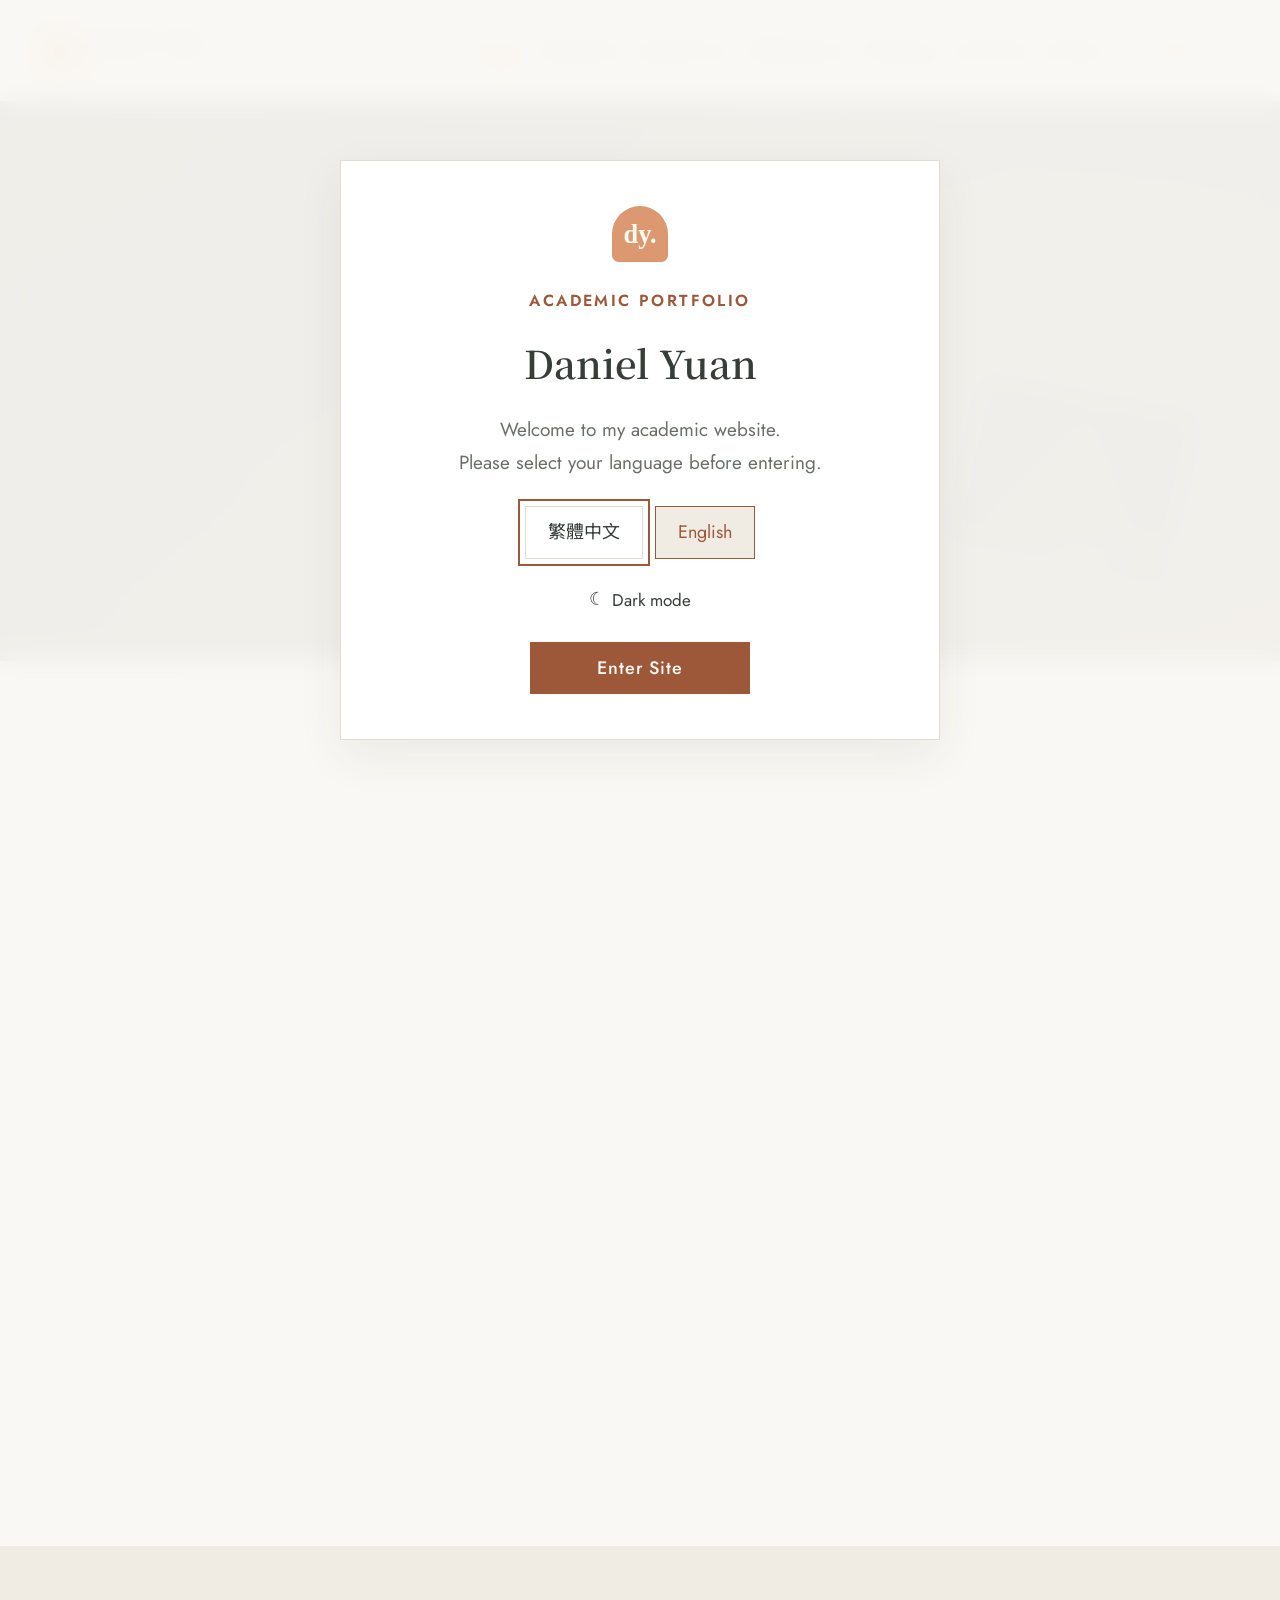
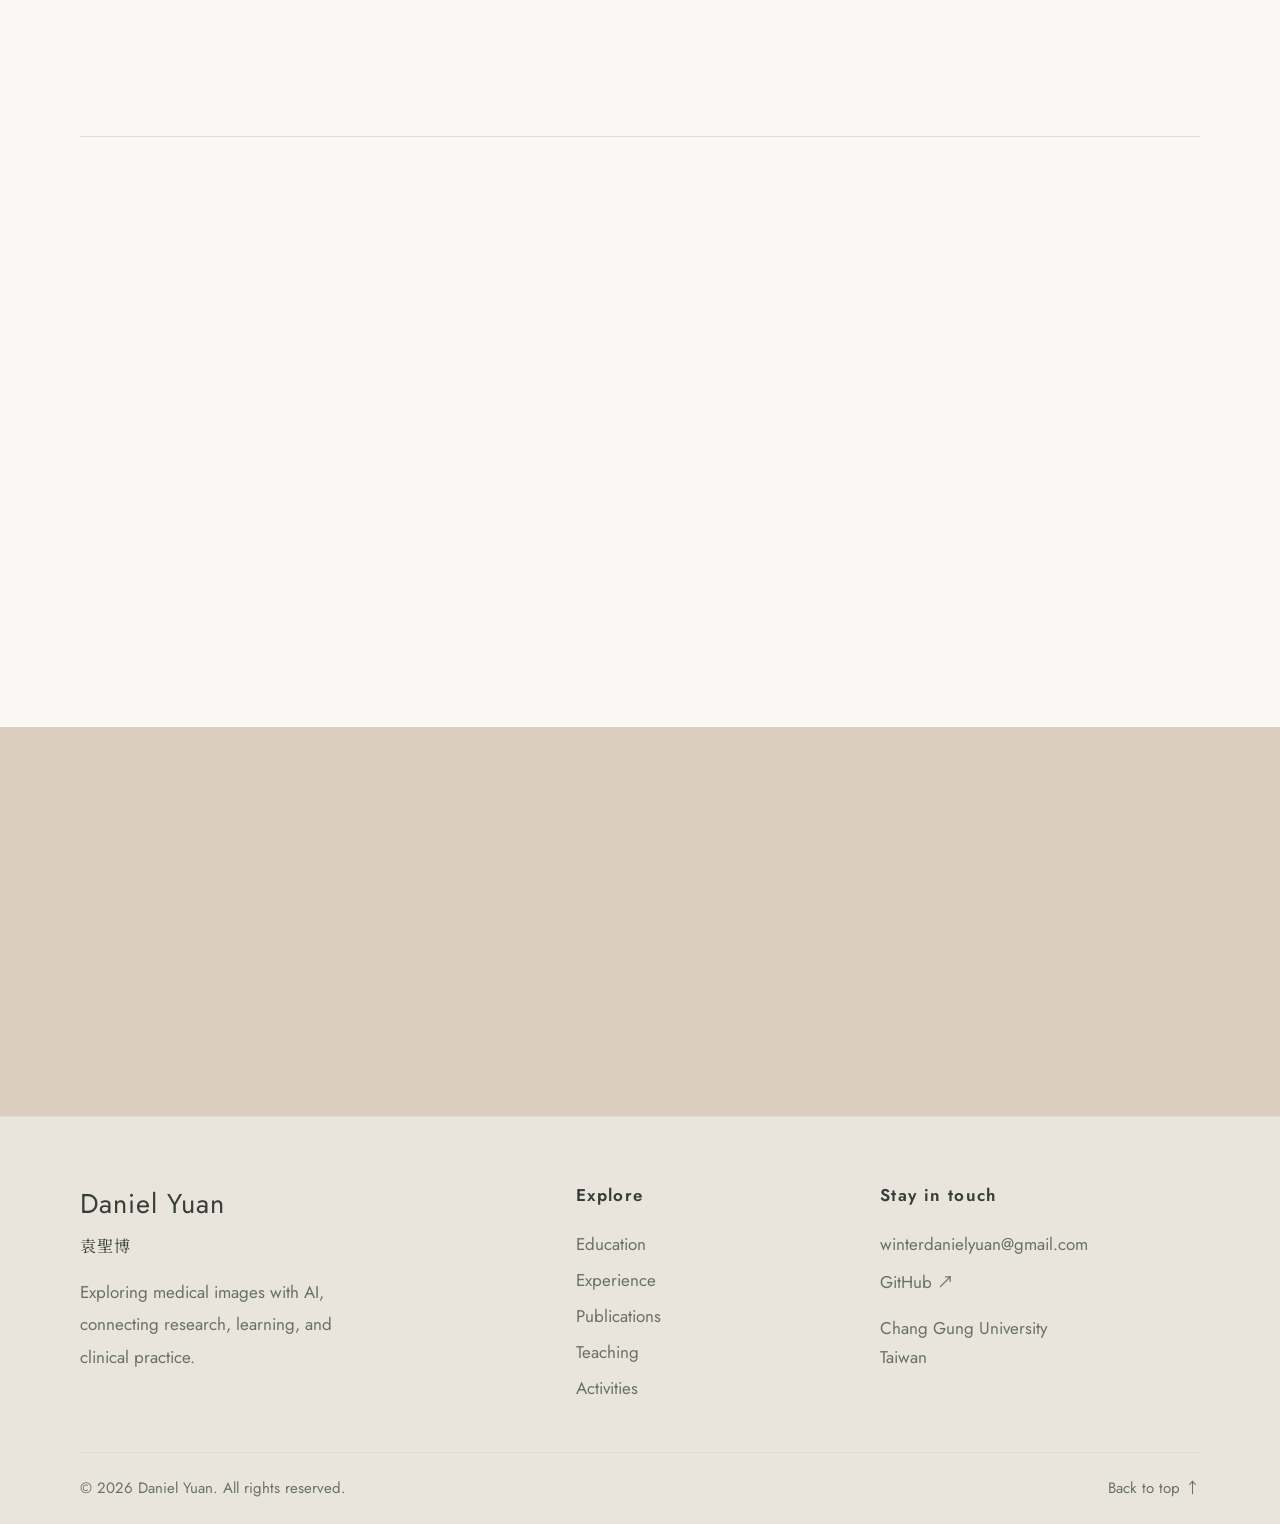
==== commit 8fc458be: "Redesign portfolio and add fullscreen document viewer" ====
--- a/index.html
+++ b/index.html
@@ -3,91 +3,86 @@
 <head>
   <meta charset="UTF-8">
   <meta name="viewport" content="width=device-width, initial-scale=1.0">
-  <meta name="description" content="Bilingual academic profile of Daniel Yuan at Chang Gung University.">
+  <meta name="description" content="Daniel Yuan / 袁聖博. Medical imaging and artificial intelligence research at Chang Gung University.">
   <title>Daniel Yuan | Academic Profile</title>
   <link rel="preconnect" href="https://fonts.googleapis.com">
   <link rel="preconnect" href="https://fonts.gstatic.com" crossorigin>
-  <link href="https://fonts.googleapis.com/css2?family=Fraunces:opsz,wght@9..144,600;9..144,700&family=Manrope:wght@400;500;700&family=Noto+Sans+TC:wght@400;500;700&display=swap" rel="stylesheet">
+  <link href="https://fonts.googleapis.com/css2?family=Jost:wght@400;500;600;700&family=Noto+Sans+TC:wght@400;500;600;700;900&family=Noto+Serif+TC:wght@400;600;700&display=swap" rel="stylesheet">
   <script src="theme-init.js"></script>
   <link rel="stylesheet" href="styles.css">
 </head>
-<body class="is-locked" data-lang="zh" data-page="about">
+<body class="is-locked home-page" data-lang="zh" data-page="about">
+  <a class="skip-link" href="#main" data-copy="skip">跳至主要內容</a>
   <div class="cursor-glow" aria-hidden="true"></div>
-
-  <div id="intro" class="intro" role="dialog" aria-modal="true" aria-labelledby="intro-title">
-    <div class="intro-panel">
-      <p id="intro-kicker" class="intro-kicker"></p>
-      <h1 id="intro-title" class="intro-title"></h1>
-      <p id="intro-copy" class="intro-copy"></p>
-      <div class="language-choice" role="radiogroup" aria-label="Language Selection">
-        <button class="lang-choice" data-lang-choice="zh" type="button">中文</button>
-        <button class="lang-choice" data-lang-choice="en" type="button">English</button>
-      </div>
-      <button class="theme-toggle intro-theme-toggle" data-theme-toggle type="button" aria-label="切換至夜間模式" title="切換至夜間模式">
-        <span class="theme-icon" aria-hidden="true">☾</span>
-        <span class="theme-label">夜間模式</span>
-      </button>
-      <button id="enter-btn" class="btn btn-primary" type="button"></button>
-    </div>
-  </div>
-
-  <div class="backdrop" aria-hidden="true">
-    <span class="blob blob-a"></span>
-    <span class="blob blob-b"></span>
-    <span class="blob blob-c"></span>
-  </div>
-
   <header class="site-header">
-    <a href="index.html" class="brand" aria-label="Back to top">DY</a>
-    <nav class="nav">
-      <a id="nav-about" href="index.html"></a>
-      <a id="nav-education" href="education.html"></a>
-      <a id="nav-experience" href="experience.html"></a>
-      <a id="nav-publications" href="publications.html"></a>
-      <a id="nav-teaching" href="teaching.html"></a>
-      <a id="nav-activities" href="activities.html"></a>
-      <a id="nav-contact" href="contact.html"></a>
-    </nav>
-    <div class="header-controls">
-      <button class="theme-toggle" data-theme-toggle type="button" aria-label="切換至夜間模式" title="切換至夜間模式">
-        <span class="theme-icon" aria-hidden="true">☾</span>
-      </button>
-      <div class="lang-switch" role="group" aria-label="Language Switcher">
-        <button class="lang-toggle" data-set-lang="zh" type="button">中</button>
-        <button class="lang-toggle" data-set-lang="en" type="button">EN</button>
+    <div class="header-inner">
+      <a class="brand" href="index.html" aria-label="Daniel Yuan home">
+        <span class="brand-mark" aria-hidden="true">dy.</span>
+        <span class="brand-type"><strong>Daniel Yuan</strong><small data-copy="brandSubtitle">醫學影像・人工智慧</small></span>
+      </a>
+      <nav id="site-nav" class="nav" aria-label="Main navigation">
+        <a id="nav-about" href="index.html">首頁</a>
+        <a id="nav-education" href="education.html">學歷</a>
+        <a id="nav-experience" href="experience.html">經歷</a>
+        <a id="nav-publications" href="publications.html">學術成果</a>
+        <a id="nav-teaching" href="teaching.html">教學助理</a>
+        <a id="nav-activities" href="activities.html">社團參與</a>
+        <a id="nav-contact" href="contact.html">聯絡</a>
+      </nav>
+      <div class="header-controls">
+        <div class="lang-switch" role="group" aria-label="Language"><button class="lang-toggle" data-set-lang="zh" type="button">中</button><button class="lang-toggle" data-set-lang="en" type="button">EN</button></div>
+        <button class="theme-toggle" data-theme-toggle type="button" aria-label="切換至夜間模式"><span class="theme-icon" aria-hidden="true">☾</span></button>
+        <button class="menu-toggle" type="button" aria-controls="site-nav" aria-expanded="false" aria-label="開啟選單"><span></span><span></span></button>
       </div>
     </div>
   </header>
-
-  <main id="top">
-    <section class="hero section">
-      <p id="hero-tag" class="tag reveal"></p>
-      <h1 class="hero-name reveal">
-        <span id="hero-name-zh"></span>
-        <span id="hero-name-en"></span>
-      </h1>
-      <p id="hero-title" class="hero-title reveal"></p>
-      <p id="hero-affiliation" class="hero-affiliation reveal"></p>
-      <div class="hero-actions reveal">
-        <a id="hero-primary" class="btn btn-primary" href="publications.html"></a>
-        <a id="hero-secondary" class="btn btn-secondary" href="contact.html"></a>
+  <div id="intro" class="intro" role="dialog" aria-modal="true" aria-labelledby="intro-title">
+    <div class="intro-panel"><span class="intro-mark" aria-hidden="true">dy.</span><p id="intro-kicker" class="eyebrow"></p><h1 id="intro-title" class="intro-title"></h1><p id="intro-copy" class="intro-copy"></p>
+      <div class="language-choice" role="group" aria-label="Language selection"><button class="lang-choice" data-lang-choice="zh" type="button">繁體中文</button><button class="lang-choice" data-lang-choice="en" type="button">English</button></div>
+      <button class="theme-toggle intro-theme-toggle" data-theme-toggle type="button"><span class="theme-icon" aria-hidden="true">☾</span><span class="theme-label"></span></button>
+      <button id="enter-btn" class="btn btn-primary" type="button">進入網站</button>
+    </div>
+  </div>
+  <main id="main" tabindex="-1">
+    <section class="hero">
+      <div class="hero-art" aria-hidden="true"></div>
+      <div class="hero-content shell">
+        <p id="hero-tag" class="eyebrow reveal">學術個人網站</p>
+        <h1 class="hero-headline reveal" data-copy="heroHeadline">探索醫學影像<br>的更多可能</h1>
+        <p class="hero-deck reveal" data-copy="heroDeck">從腦部 MRI 到心臟超音波，<br>以人工智慧，理解影像背後的訊息。</p>
+        <a id="hero-primary" class="btn btn-light reveal" href="publications.html">查看學術成果</a>
+        <a class="hero-scroll" href="#about" data-copy="heroScroll">往下探索 ↓</a>
       </div>
+    </section>
+    <div class="identity-band shell reveal">
+      <div class="identity-name"><h2 id="hero-name-zh">袁聖博</h2><p id="hero-name-en">Daniel Yuan</p></div>
+      <div class="identity-detail"><p id="hero-title"></p><p id="hero-affiliation"></p></div>
+      <span class="identity-seal" aria-hidden="true">MEDICAL<br>IMAGING<br>& AI</span>
+    </div>
+    <section id="about" class="section shell about-section">
+      <div class="section-head reveal"><p id="about-tag" class="eyebrow"></p><h2 id="about-title"></h2><span class="section-rule" aria-hidden="true"></span></div>
+      <div class="about-body"><p id="about-lead" class="lead reveal"></p><div class="about-aside reveal"><p class="aside-number">01—03</p><p data-copy="aboutAside">影像、學習與臨床<br>在研究中交會。</p><a id="hero-secondary" class="text-link" href="contact.html"></a></div></div>
+    </section>
+    <section class="research-section section">
+      <div class="shell"><div class="section-head centered reveal"><p class="eyebrow">RESEARCH FOCUS</p><h2 data-copy="researchTitle">三個視角，一條研究之路</h2><p class="section-deck" data-copy="researchDeck">從影像分割出發，探索資料效率與可信賴的醫療人工智慧。</p></div><div id="research-cards" class="research-grid"></div></div>
+    </section>
+    <section class="section shell outputs-section">
+      <div class="section-head horizontal reveal"><div><p class="eyebrow">SELECTED WORK</p><h2 data-copy="selectedTitle">研究，留下的足跡</h2></div><a class="text-link" href="publications.html" data-copy="allPublications">所有學術成果 ↗</a></div>
+      <div id="selected-publications" class="selected-list"></div>
       <div id="metrics-container" class="hero-metrics"></div>
     </section>
+    <section class="journey-section section shell"><div class="section-head centered reveal"><p class="eyebrow">BEYOND RESEARCH</p><h2 data-copy="journeyTitle">持續累積，也持續探索</h2></div><div id="journey-links" class="journey-grid"></div></section>
+    <section class="contact-banner section"><div class="shell reveal"><p class="eyebrow">LET'S CONNECT</p><h2 data-copy="connectTitle">讓交流，開啟下一個想法。</h2><a class="btn btn-primary" href="contact.html" data-copy="connectAction">與我聯絡 ↗</a></div></section>
+  </main>
+  <footer class="site-footer">
+    <div class="footer-grid shell">
+      <div class="footer-about"><a class="footer-name" href="index.html">Daniel Yuan<span>袁聖博</span></a><p data-copy="footerNote">以人工智慧探索醫學影像，持續學習，連結研究與臨床。</p></div>
+      <div><p class="footer-label" data-copy="footerExplore">探索網站</p><nav class="footer-nav" aria-label="Footer"><a data-footer-nav="education" href="education.html">學歷</a><a data-footer-nav="experience" href="experience.html">經歷</a><a data-footer-nav="publications" href="publications.html">學術成果</a><a data-footer-nav="teaching" href="teaching.html">教學助理</a><a data-footer-nav="activities" href="activities.html">社團參與</a></nav></div>
+      <div><p class="footer-label" data-copy="footerContact">保持聯繫</p><a data-site-email href="mailto:winterdanielyuan@gmail.com">winterdanielyuan@gmail.com</a><a data-site-github href="https://github.com/winterbelieve">GitHub ↗</a><p class="footer-affiliation">Chang Gung University<br>Taiwan</p></div>
+    </div>
+    <div class="footer-bottom shell"><p id="footer-text"></p><a href="#main" data-copy="backTop">回到頂端 ↑</a></div>
+  </footer>
+  <script src="script.js"></script>
 
-    <section id="about" class="section">
-      <div class="section-head reveal">
-        <p id="about-tag" class="tag"></p>
-        <h2 id="about-title"></h2>
-      </div>
-      <p id="about-lead" class="lead reveal"></p>
-    </section>
-  </main>
-
-  <footer class="site-footer">
-    <p id="footer-text"></p>
-  </footer>
-
-  <script src="script.js"></script>
 </body>
 </html>
--- a/styles.css
+++ b/styles.css
@@ -1,1154 +1,384 @@
 :root {
-  --bg: #f6f0e2;
-  --bg-soft: #fff9ef;
-  --ink: #1a2425;
-  --muted: #445253;
-  --line: #d9ccb3;
-  --accent: #0f7c7f;
-  --accent-soft: #ec8f55;
-  --accent-end: #3ca1a4;
-  --on-accent: #fff;
-  --panel: rgba(255, 252, 246, 0.78);
-  --panel-strong: rgba(255, 250, 242, 0.9);
-  --shadow: 0 18px 40px rgba(19, 36, 36, 0.14);
-  --warm-glow: rgba(236, 143, 85, 0.18);
-  --cool-glow: rgba(15, 124, 127, 0.16);
-  --cursor-glow: rgba(236, 143, 85, 0.2);
-  --intro-bg-a: rgba(247, 241, 228, 0.95);
-  --intro-bg-b: rgba(255, 248, 236, 0.98);
-  --intro-pattern: rgba(26, 36, 37, 0.03);
-  --control-bg: rgba(255, 255, 255, 0.58);
-  --blob-warm: rgba(236, 143, 85, 0.19);
-  --blob-cool: rgba(15, 124, 127, 0.15);
-  --blob-gold: rgba(180, 162, 98, 0.2);
-  --header-bg: rgba(247, 241, 227, 0.76);
-  --header-line: rgba(217, 204, 179, 0.8);
-  --brand-bg: rgba(255, 255, 255, 0.56);
-  --hero-secondary: #2f3e40;
-  --hero-title: #2d3f41;
-  --primary-shadow: rgba(15, 124, 127, 0.29);
-  --secondary-bg: rgba(255, 255, 255, 0.62);
-  --secondary-line: rgba(26, 36, 37, 0.2);
-  --index-line: rgba(15, 124, 127, 0.4);
-  --index-bg: rgba(15, 124, 127, 0.09);
-  --note: #5a6a6b;
-  --link-line: rgba(15, 124, 127, 0.28);
-  --link-bg: rgba(255, 255, 255, 0.72);
-  --link-bg-hover: rgba(255, 255, 255, 0.95);
-  --doc-bg: rgba(255, 255, 255, 0.9);
-  --pdf-stage-a: rgba(248, 250, 251, 0.95);
-  --pdf-stage-b: rgba(240, 245, 245, 0.95);
-  --pdf-shadow: rgba(26, 36, 37, 0.16);
-  --error: #9b3d2a;
-}
-
+  color-scheme: light;
+  --bg: #faf8f4;
+  --paper: #ffffff;
+  --soft: #f0ebe3;
+  --sand: #dbcdc0;
+  --ink: #373d38;
+  --muted: #69706a;
+  --line: #deded3;
+  --accent: #9d583a;
+  --accent-hover: #804229;
+  --olive: #4c6252;
+  --hero: #344d45;
+  --hero-ink: #faf9f2;
+  --hero-art-opacity: .78;
+  --hero-shade: rgba(34, 49, 43, .46);
+  --header-bg: rgba(255, 255, 255, .95);
+  --footer-bg: #e9e5dc;
+  --cursor-glow: rgba(222, 154, 114, .21);
+  --shadow: 0 16px 44px rgba(60, 59, 44, .07);
+  --display: "Noto Sans TC", sans-serif;
+  --body: "Jost", "Noto Sans TC", sans-serif;
+  --serif: "Noto Serif TC", Georgia, serif;
+  --text-reading: 1.25rem;
+  --text-body: 1.1875rem;
+  --text-detail: 1.0625rem;
+  --text-label: 1rem;
+}
 html[data-theme="dark"] {
   color-scheme: dark;
-  --bg: #10191a;
-  --bg-soft: #192526;
-  --ink: #f3ebdd;
-  --muted: #b6c5c2;
-  --line: #40504e;
-  --accent: #59c3c1;
-  --accent-soft: #f0a16c;
-  --accent-end: #369b9d;
-  --on-accent: #071718;
-  --panel: rgba(25, 38, 39, 0.84);
-  --panel-strong: rgba(18, 30, 31, 0.94);
-  --shadow: 0 18px 44px rgba(0, 0, 0, 0.34);
-  --warm-glow: rgba(236, 143, 85, 0.11);
-  --cool-glow: rgba(68, 177, 178, 0.16);
-  --cursor-glow: rgba(236, 143, 85, 0.13);
-  --intro-bg-a: rgba(12, 22, 23, 0.96);
-  --intro-bg-b: rgba(18, 30, 31, 0.98);
-  --intro-pattern: rgba(244, 236, 221, 0.035);
-  --control-bg: rgba(255, 255, 255, 0.07);
-  --blob-warm: rgba(236, 143, 85, 0.12);
-  --blob-cool: rgba(68, 177, 178, 0.14);
-  --blob-gold: rgba(190, 166, 89, 0.11);
-  --header-bg: rgba(14, 25, 26, 0.84);
-  --header-line: rgba(77, 98, 95, 0.78);
-  --brand-bg: rgba(255, 255, 255, 0.06);
-  --hero-secondary: #d2ddda;
-  --hero-title: #dbe5e2;
-  --primary-shadow: rgba(48, 157, 159, 0.24);
-  --secondary-bg: rgba(255, 255, 255, 0.07);
-  --secondary-line: rgba(236, 241, 238, 0.2);
-  --index-line: rgba(89, 195, 193, 0.42);
-  --index-bg: rgba(89, 195, 193, 0.1);
-  --note: #9fb0ad;
-  --link-line: rgba(89, 195, 193, 0.34);
-  --link-bg: rgba(255, 255, 255, 0.06);
-  --link-bg-hover: rgba(255, 255, 255, 0.11);
-  --doc-bg: rgba(10, 18, 19, 0.92);
-  --pdf-stage-a: rgba(30, 44, 45, 0.98);
-  --pdf-stage-b: rgba(20, 33, 34, 0.98);
-  --pdf-shadow: rgba(0, 0, 0, 0.38);
-  --error: #ff9b84;
-}
-
-*,
-*::before,
-*::after {
-  box-sizing: border-box;
-}
-
-html {
-  scroll-behavior: smooth;
-  color-scheme: light;
-}
-
-body {
-  margin: 0;
-  min-height: 100vh;
-  color: var(--ink);
-  background:
-    radial-gradient(circle at 8% 16%, var(--warm-glow), transparent 30%),
-    radial-gradient(circle at 88% 12%, var(--cool-glow), transparent 32%),
-    linear-gradient(160deg, var(--bg) 0%, var(--bg-soft) 100%);
-  overflow-x: hidden;
-  transition: color 220ms ease, background-color 220ms ease;
-}
-
-body[data-lang="zh"] {
-  font-family: "Noto Sans TC", "Manrope", system-ui, sans-serif;
-}
-
-body[data-lang="en"] {
-  font-family: "Manrope", "Noto Sans TC", system-ui, sans-serif;
-}
-
-body.is-locked {
-  overflow: hidden;
-}
-
-.cursor-glow {
-  position: fixed;
-  width: 300px;
-  height: 300px;
-  border-radius: 50%;
-  pointer-events: none;
-  background: radial-gradient(circle, var(--cursor-glow), transparent 68%);
-  filter: blur(7px);
-  transform: translate(-50%, -50%);
-  opacity: 0;
-  z-index: 2;
-  transition: opacity 220ms ease;
-}
-
-.intro {
-  position: fixed;
-  inset: 0;
-  z-index: 10;
-  display: grid;
-  place-items: center;
-  background:
-    linear-gradient(165deg, var(--intro-bg-a), var(--intro-bg-b)),
-    repeating-linear-gradient(
-      42deg,
-      transparent 0 20px,
-      var(--intro-pattern) 20px 21px
-    );
-  transition: opacity 620ms ease, visibility 620ms ease;
-}
-
-.intro.is-hidden {
-  opacity: 0;
-  visibility: hidden;
-}
-
-.intro-panel {
-  width: min(660px, calc(100% - 2.2rem));
-  border: 1px solid var(--line);
-  border-radius: 24px;
-  text-align: center;
-  padding: 2.4rem 2rem 2rem;
-  background: var(--panel-strong);
-  backdrop-filter: blur(9px);
-  box-shadow: var(--shadow);
-  animation: lift-in 900ms cubic-bezier(.2, .8, .2, 1) both;
-}
-
-.intro-kicker {
-  margin: 0;
-  color: var(--muted);
-  letter-spacing: 0.15em;
-  text-transform: uppercase;
-  font-size: 0.72rem;
-}
-
-.intro-title {
-  margin: 0.7rem 0 0;
-  font-family: "Fraunces", "Noto Sans TC", serif;
-  font-size: clamp(2.15rem, 5vw, 3.6rem);
-  line-height: 1.05;
-}
-
-.intro-copy {
-  margin: 1rem auto 1.3rem;
-  max-width: 44ch;
-  color: var(--muted);
-  white-space: pre-line;
-}
-
-.language-choice {
-  display: flex;
-  gap: 0.6rem;
-  justify-content: center;
-  margin-bottom: 1.3rem;
-}
-
-.lang-choice,
-.lang-toggle,
-.theme-toggle {
-  border: 1px solid var(--line);
-  background: var(--control-bg);
-  color: var(--ink);
-  border-radius: 999px;
-  padding: 0.45rem 0.95rem;
-  font-size: 0.86rem;
-  font-weight: 700;
-  cursor: pointer;
-  transition: background 220ms ease, color 220ms ease, transform 220ms ease;
-}
-
-.lang-choice:hover,
-.lang-toggle:hover,
-.theme-toggle:hover {
-  transform: translateY(-1px);
-}
-
-.lang-choice.is-active,
-.lang-toggle.is-active {
-  border-color: transparent;
-  background: linear-gradient(90deg, var(--accent), var(--accent-end));
-  color: var(--on-accent);
-}
-
-.backdrop {
-  position: fixed;
-  inset: 0;
-  z-index: -1;
-  overflow: hidden;
-  pointer-events: none;
-}
-
-.blob {
-  position: absolute;
-  border-radius: 999px;
-  filter: blur(8px);
-  opacity: 0.68;
-}
-
-.blob-a {
-  width: 340px;
-  height: 340px;
-  left: -90px;
-  top: 38%;
-  background: var(--blob-warm);
-  animation: float-a 14s ease-in-out infinite;
-}
-
-.blob-b {
-  width: 460px;
-  height: 460px;
-  right: -130px;
-  top: -100px;
-  background: var(--blob-cool);
-  animation: float-b 18s ease-in-out infinite;
-}
-
-.blob-c {
-  width: 280px;
-  height: 280px;
-  right: 24%;
-  bottom: -85px;
-  background: var(--blob-gold);
-  animation: float-c 16s ease-in-out infinite;
-}
-
-.site-header {
-  position: sticky;
-  top: 0;
-  z-index: 4;
-  display: grid;
-  grid-template-columns: auto minmax(0, 1fr) auto;
-  align-items: center;
-  gap: 1rem;
-  padding: 0.9rem max(1rem, 4vw);
-  background: var(--header-bg);
-  backdrop-filter: blur(12px);
-  border-bottom: 1px solid var(--header-line);
-}
-
-.brand {
-  width: 2.5rem;
-  height: 2.5rem;
-  border-radius: 999px;
-  display: grid;
-  place-items: center;
-  border: 1px solid var(--line);
-  background: var(--brand-bg);
-  color: var(--ink);
-  text-decoration: none;
-  font-family: "Fraunces", "Noto Sans TC", serif;
-  font-size: 1.08rem;
-}
-
-.nav {
-  display: flex;
-  flex-wrap: wrap;
-  gap: 1rem;
-  justify-content: center;
-  min-width: 0;
-}
-
-.nav a {
-  position: relative;
-  color: var(--muted);
-  text-decoration: none;
-  font-weight: 700;
-  font-size: 0.9rem;
-}
-
-.nav a.is-current {
-  color: var(--ink);
-}
-
-.nav a::after {
-  content: "";
-  position: absolute;
-  left: 0;
-  bottom: -0.27rem;
-  width: 100%;
-  height: 2px;
-  border-radius: 999px;
-  background: linear-gradient(90deg, var(--accent), var(--accent-soft));
-  transform: scaleX(0);
-  transform-origin: left;
-  transition: transform 220ms ease;
-}
-
-.nav a:hover::after,
-.nav a:focus-visible::after {
-  transform: scaleX(1);
-}
-
-.lang-switch {
-  display: inline-flex;
-  gap: 0.4rem;
-}
-
-.header-controls {
-  display: inline-flex;
-  align-items: center;
-  justify-content: flex-end;
-  gap: 0.55rem;
-}
-
-.theme-toggle {
-  width: 2.5rem;
-  height: 2.5rem;
-  display: inline-flex;
-  align-items: center;
-  justify-content: center;
-  flex: 0 0 auto;
-  padding: 0;
-}
-
-.theme-icon {
-  font-size: 1.05rem;
-  line-height: 1;
-}
-
-.intro-theme-toggle {
-  width: auto;
-  min-height: 42px;
-  margin: -0.45rem auto 1.15rem;
-  padding: 0.45rem 0.9rem;
-  gap: 0.5rem;
-}
-
-.theme-label {
-  font-size: 0.84rem;
-  font-weight: 700;
-}
-
-.lang-choice:focus-visible,
-.lang-toggle:focus-visible,
-.theme-toggle:focus-visible,
-.btn:focus-visible,
-.nav a:focus-visible,
-.brand:focus-visible {
-  outline: 3px solid color-mix(in srgb, var(--accent) 72%, transparent);
-  outline-offset: 3px;
-}
-
-main {
-  max-width: 1120px;
-  margin: 0 auto;
-  padding: 1.8rem max(1.1rem, 4vw) 4rem;
-}
-
-.section {
-  margin-top: clamp(2.7rem, 8vw, 5.8rem);
-}
-
-.hero {
-  margin-top: 1rem;
-}
-
-.tag {
-  margin: 0;
-  color: var(--muted);
-  letter-spacing: 0.13em;
-  text-transform: uppercase;
-  font-size: 0.7rem;
-  font-weight: 700;
-}
-
-.page-heading {
-  display: grid;
-  gap: 0.65rem;
-}
-
-.page-title {
-  margin: 0;
-  font-family: "Fraunces", "Noto Sans TC", serif;
-  font-size: clamp(2.35rem, 5.6vw, 4.2rem);
-  line-height: 0.98;
-  letter-spacing: -0.025em;
-}
-
-body[data-lang="zh"] .page-title {
-  font-family: "Noto Sans TC", "Manrope", sans-serif;
-  letter-spacing: 0.02em;
-}
-
-.page-subtitle {
-  margin: 0;
-  color: var(--muted);
-  font-size: clamp(0.95rem, 1.6vw, 1.1rem);
-  font-weight: 700;
-  letter-spacing: 0.035em;
-  line-height: 1.5;
-}
-
-.timeline-toolbar {
-  width: 100%;
-  margin-top: 1.25rem;
-  padding: 0.42rem 0.48rem 0.42rem 1.05rem;
-  display: flex;
-  align-items: center;
-  justify-content: space-between;
-  gap: 0.8rem;
-  border: 1px solid var(--line);
-  border-radius: 16px;
-  background: var(--panel);
-  box-shadow: var(--shadow);
-}
-
-.timeline-toolbar-label {
-  display: inline-flex;
-  align-items: center;
-  gap: 0.55rem;
-  color: var(--muted);
-  font-size: 0.82rem;
-  font-weight: 700;
-  white-space: nowrap;
-}
-
-.timeline-toolbar-label::before {
-  content: "";
-  width: 0.55rem;
-  height: 0.55rem;
-  flex: 0 0 auto;
-  border-radius: 999px;
-  background: var(--accent);
-  box-shadow: 0 0 0 5px var(--index-bg);
-}
-
-.sort-switch {
-  display: inline-flex;
-  gap: 0.25rem;
-  padding: 0.2rem;
-  border-radius: 999px;
-  background: var(--control-bg);
-}
-
-.sort-option {
-  min-height: 36px;
-  border: 0;
-  border-radius: 999px;
-  padding: 0.42rem 0.82rem;
-  background: transparent;
-  color: var(--muted);
-  font: inherit;
-  font-size: 0.8rem;
-  font-weight: 700;
-  cursor: pointer;
-  white-space: nowrap;
-  transition: color 180ms ease, background 180ms ease, transform 180ms ease;
-}
-
-.sort-option:hover {
-  color: var(--ink);
-  transform: translateY(-1px);
-}
-
-.sort-option.is-active {
-  background: linear-gradient(90deg, var(--accent), var(--accent-end));
-  color: var(--on-accent);
-}
-
-.sort-option:focus-visible {
-  outline: 3px solid color-mix(in srgb, var(--accent) 72%, transparent);
-  outline-offset: 2px;
-}
-
-.timeline-toolbar + .timeline-list,
-.timeline-toolbar + .teaching-list,
-.timeline-toolbar + .clubs-grid {
-  margin-top: 1rem;
-}
-
-.hero-name {
-  margin: 0.9rem 0 0.9rem;
-  display: grid;
-  gap: 0.2rem;
-}
-
-.hero-name span:first-child {
-  font-size: clamp(2.2rem, 6vw, 4rem);
-  font-weight: 700;
-  line-height: 1;
-}
-
-.hero-name span:last-child {
-  font-family: "Fraunces", serif;
-  font-size: clamp(1.2rem, 2.6vw, 1.8rem);
-  line-height: 1.1;
-  color: var(--hero-secondary);
-}
-
-.hero-title {
-  margin: 0.2rem 0;
-  font-size: clamp(1.06rem, 2.1vw, 1.32rem);
-  color: var(--hero-title);
-  font-weight: 700;
-}
-
-.hero-affiliation {
-  margin: 0.4rem 0 1.4rem;
-  max-width: 68ch;
-  color: var(--muted);
-}
-
-.hero-actions {
-  display: flex;
-  gap: 0.8rem;
-  flex-wrap: wrap;
-}
-
-.btn {
-  display: inline-flex;
-  align-items: center;
-  justify-content: center;
-  min-height: 44px;
-  border-radius: 999px;
-  border: 1px solid transparent;
-  padding: 0.66rem 1.2rem;
-  text-decoration: none;
-  font-size: 0.93rem;
-  font-weight: 700;
-  transition: transform 220ms ease, box-shadow 220ms ease, background 220ms ease;
-}
-
-.btn:hover,
-.btn:focus-visible {
-  transform: translateY(-2px);
-}
-
-.btn-primary {
-  background: linear-gradient(90deg, var(--accent), var(--accent-end));
-  color: var(--on-accent);
-  box-shadow: 0 10px 18px var(--primary-shadow);
-}
-
-.btn-secondary {
-  background: var(--secondary-bg);
-  border-color: var(--secondary-line);
-  color: var(--ink);
-}
-
-.hero-metrics {
-  margin-top: 1.8rem;
-  display: grid;
-  grid-template-columns: repeat(3, minmax(0, 1fr));
-  gap: 0.9rem;
-}
-
-.metric {
-  border: 1px solid var(--line);
-  border-radius: 16px;
-  background: var(--panel);
-  padding: 1rem;
-  box-shadow: var(--shadow);
-}
-
-.metric h3 {
-  margin: 0;
-  font-family: "Fraunces", "Noto Sans TC", serif;
-  font-size: 1.6rem;
-}
-
-.metric p {
-  margin: 0.35rem 0 0;
-  color: var(--muted);
-  font-size: 0.92rem;
-}
-
-.section-head h2 {
-  margin: 0.66rem 0 0;
-  font-family: "Fraunces", "Noto Sans TC", serif;
-  font-size: clamp(1.7rem, 3.7vw, 2.65rem);
-  line-height: 1.07;
-}
-
-.lead,
-.section-copy {
-  margin-top: 1rem;
-  color: var(--muted);
-  max-width: 70ch;
-  line-height: 1.75;
-}
-
-.timeline-list {
-  margin-top: 1.4rem;
-  display: grid;
-  gap: 0.75rem;
-}
-
-.timeline-item {
-  border: 1px solid var(--line);
-  border-radius: 16px;
-  background: var(--panel);
-  padding: 1rem 1.05rem;
-  box-shadow: var(--shadow);
-}
-
-.item-top {
-  display: flex;
-  gap: 0.6rem;
-  align-items: center;
-  flex-wrap: wrap;
-}
-
-.item-index {
-  width: 2rem;
-  height: 2rem;
-  border-radius: 999px;
-  display: grid;
-  place-items: center;
-  font-size: 0.82rem;
-  font-weight: 700;
-  color: var(--accent);
-  border: 1px solid var(--index-line);
-  background: var(--index-bg);
-}
-
-.item-top h3 {
-  margin: 0;
-  font-size: 1.08rem;
-}
-
-.item-sub {
-  margin: 0.35rem 0 0;
-  color: var(--muted);
-}
-
-.item-note {
-  margin: 0.3rem 0 0;
-  font-size: 0.9rem;
-  color: var(--note);
-}
-
-.grid {
-  margin-top: 1.4rem;
-  display: grid;
-  gap: 0.85rem;
-}
-
-.grid-2 {
-  grid-template-columns: repeat(2, minmax(0, 1fr));
-}
-
-.panel-card {
-  border: 1px solid var(--line);
-  border-radius: 16px;
-  background: var(--panel);
-  padding: 1.05rem;
-  box-shadow: var(--shadow);
-}
-
-.panel-card.hover-tilt {
-  transform-style: preserve-3d;
-  transition: transform 220ms ease;
-  will-change: transform;
-}
-
-.panel-head {
-  display: flex;
-  justify-content: space-between;
-  align-items: baseline;
-  gap: 0.8rem;
-  flex-wrap: wrap;
-}
-
-.panel-head h3 {
-  margin: 0;
-  font-size: 1.05rem;
-}
-
-.period {
-  margin: 0;
-  color: var(--muted);
-  font-size: 0.85rem;
-  font-weight: 700;
-}
-
-.content-list {
-  margin: 0.85rem 0 0;
-  padding-left: 1.15rem;
-  color: var(--muted);
-  display: grid;
-  gap: 0.45rem;
-}
-
-.content-list li {
-  line-height: 1.55;
-}
-
-.paper-type {
-  margin: 0;
-  color: var(--accent);
-  font-size: 0.78rem;
-  font-weight: 700;
-  letter-spacing: 0.06em;
-  text-transform: uppercase;
-}
-
-.paper-title {
-  margin: 0;
-  font-size: 1.05rem;
-  line-height: 1.45;
-}
-
-.paper-links {
-  margin-top: 0.85rem;
-  display: flex;
-  flex-wrap: wrap;
-  gap: 0.75rem;
-}
-
-.paper-links a {
-  color: var(--accent);
-  text-decoration: none;
-  font-weight: 700;
-  font-size: 0.9rem;
-  border: 1px solid var(--link-line);
-  border-radius: 999px;
-  padding: 0.38rem 0.72rem;
-  background: var(--link-bg);
-  transition: transform 220ms ease, background 220ms ease;
-}
-
-.paper-links a:hover,
-.paper-links a:focus-visible {
-  transform: translateY(-1px);
-  background: var(--link-bg-hover);
-}
-
-.paper-links a.is-placeholder {
-  opacity: 0.55;
-  pointer-events: none;
-}
-
-.doc-shell {
-  margin-top: 1rem;
-  border: 1px solid var(--line);
-  border-radius: 16px;
-  overflow: hidden;
-  box-shadow: var(--shadow);
-  background: var(--doc-bg);
-}
-
-.pdf-stage {
-  display: grid;
-  place-items: center;
-  min-height: 320px;
-  padding: 0.6rem;
-  background: linear-gradient(180deg, var(--pdf-stage-a), var(--pdf-stage-b));
-}
-
-.pdf-canvas {
-  display: block;
-  width: 100%;
-  height: auto;
-  max-width: 100%;
-  border-radius: 6px;
-  background: #fff;
-  box-shadow: 0 10px 22px var(--pdf-shadow);
-}
-
-.pdf-loading,
-.pdf-error {
-  margin: 1.1rem;
-  color: var(--muted);
-  text-align: center;
-}
-
-.pdf-error {
-  color: var(--error);
-}
-
-.pdf-controls {
-  margin-top: 0.8rem;
-  display: flex;
-  align-items: center;
-  justify-content: center;
-  gap: 0.7rem;
-  flex-wrap: wrap;
-}
-
-.pdf-page-indicator {
-  min-width: 8.2rem;
-  text-align: center;
-  font-weight: 700;
-  color: var(--muted);
-}
-
-.pdf-nav-btn {
-  min-width: 110px;
-  padding-left: 1rem;
-  padding-right: 1rem;
-}
-
-.pdf-nav-btn:disabled {
-  opacity: 0.45;
-  transform: none;
-  cursor: not-allowed;
-}
-
-.viewer-actions {
-  margin-top: 1rem;
-  display: flex;
-  gap: 0.8rem;
-  flex-wrap: wrap;
-}
-
-body.viewer-page main {
-  max-width: 1400px;
-  padding: 1rem max(0.8rem, 2.4vw) 2.2rem;
-}
-
-body.viewer-page .section {
-  margin-top: 1rem;
-}
-
-body.viewer-page .section-head,
-body.viewer-page #viewer-meta,
-body.viewer-page .pdf-controls,
-body.viewer-page .viewer-actions {
-  width: min(100%, 860px);
-  margin-left: auto;
-  margin-right: auto;
-}
-
-body.viewer-page .section-head {
-  text-align: left;
-}
-
-body.viewer-page .section-head h2 {
-  margin-top: 0.45rem;
-  font-size: clamp(1.05rem, 1.35vw + 0.7rem, 1.55rem);
-  line-height: 1.45;
-  overflow-wrap: anywhere;
-}
-
-body.viewer-page #viewer-meta {
-  max-width: none;
-  margin-top: 0.5rem;
-  font-size: 0.92rem;
-  line-height: 1.55;
-  text-align: left;
-}
-
-body.viewer-page .doc-shell {
-  width: clamp(620px, 62vw, 860px);
-  max-width: 100%;
-  padding: 0.55rem;
-  margin-left: auto;
-  margin-right: auto;
-}
-
-body.viewer-page .viewer-actions {
-  justify-content: center;
-}
-
-.teaching-list {
-  margin-top: 1.2rem;
-  display: grid;
-  gap: 0.7rem;
-}
-
-.teaching-item {
-  border: 1px solid var(--line);
-  border-radius: 14px;
-  background: var(--panel);
-  padding: 0.95rem 1rem;
-  box-shadow: var(--shadow);
-}
-
-.teaching-term {
-  margin: 0;
-  color: var(--accent);
-  font-size: 0.82rem;
-  font-weight: 700;
-  letter-spacing: 0.04em;
-}
-
-.teaching-course {
-  margin: 0.32rem 0 0;
-  font-size: 1.02rem;
-  font-weight: 700;
-}
-
-.teaching-meta {
-  margin: 0.35rem 0 0;
-  color: var(--muted);
-  font-size: 0.92rem;
-}
-
-.clubs-grid {
-  margin-top: 1.3rem;
-  display: grid;
-  grid-template-columns: repeat(2, minmax(0, 1fr));
-  gap: 0.8rem;
-}
-
-.club-card {
-  border: 1px solid var(--line);
-  border-radius: 16px;
-  background: var(--panel);
-  padding: 1rem;
-  box-shadow: var(--shadow);
-}
-
-.club-card h3 {
-  margin: 0;
-  font-size: 1.02rem;
-}
-
-.club-list {
-  margin: 0.7rem 0 0;
-  padding-left: 1.05rem;
-  display: grid;
-  gap: 0.35rem;
-  color: var(--muted);
-}
-
-.contact {
-  border: 1px solid var(--line);
-  border-radius: 22px;
-  background: var(--panel-strong);
-  box-shadow: var(--shadow);
-  padding: 1.35rem;
-}
-
-.contact p {
-  color: var(--muted);
-  margin: 0 0 1rem;
-}
-
-.contact .page-heading {
-  margin-bottom: 1rem;
-}
-
-.contact .page-subtitle {
-  margin: 0;
-}
-
-.contact-links {
-  margin-top: 1rem;
-  display: flex;
-  gap: 1rem;
-  flex-wrap: wrap;
-}
-
-.contact-links a {
-  color: var(--accent);
-  text-decoration: none;
-  font-weight: 700;
-}
-
-.contact-links a.is-placeholder {
-  display: none;
-}
-
-.site-footer {
-  text-align: center;
-  color: var(--muted);
-  font-size: 0.9rem;
-  padding: 2rem 1rem 2.4rem;
-}
-
-.reveal {
-  opacity: 0;
-  transform: translateY(20px);
-  transition:
-    opacity 680ms cubic-bezier(.2, .8, .2, 1),
-    transform 680ms cubic-bezier(.2, .8, .2, 1);
-}
-
-.reveal.in-view {
-  opacity: 1;
-  transform: translateY(0);
-}
-
-@keyframes lift-in {
-  from {
-    opacity: 0;
-    transform: translateY(24px) scale(0.985);
-  }
-  to {
-    opacity: 1;
-    transform: translateY(0) scale(1);
-  }
-}
-
-@keyframes float-a {
-  0%, 100% { transform: translate(0, 0); }
-  50% { transform: translate(52px, -28px); }
-}
-
-@keyframes float-b {
-  0%, 100% { transform: translate(0, 0); }
-  50% { transform: translate(-38px, 22px); }
-}
-
-@keyframes float-c {
-  0%, 100% { transform: translate(0, 0); }
-  50% { transform: translate(28px, -18px); }
-}
-
-@media (max-width: 1024px) {
-  .site-header {
-    grid-template-columns: auto auto;
-    gap: 0.7rem 1rem;
-  }
-
-  .header-controls {
-    justify-self: end;
-  }
-
-  .nav {
-    grid-column: 1 / -1;
-    grid-row: 2;
-    width: 100%;
-    justify-content: flex-start;
-    flex-wrap: nowrap;
-    overflow-x: auto;
-    overscroll-behavior-inline: contain;
-    padding: 0.2rem 0 0.35rem;
-    scrollbar-width: none;
-  }
-
-  .nav::-webkit-scrollbar {
-    display: none;
-  }
-
-  .nav a {
-    flex: 0 0 auto;
-  }
-}
-
-@media (max-width: 860px) {
-  .grid-2,
-  .clubs-grid {
-    grid-template-columns: 1fr;
-  }
-
-  .hero-metrics {
-    grid-template-columns: 1fr;
-  }
-
-  body.viewer-page .doc-shell {
-    width: min(100%, 700px);
-  }
-}
-
-@media (max-width: 640px) {
-  .site-header {
-    padding: 0.75rem 1rem 0.55rem;
-  }
-
-  .nav {
-    gap: 0.72rem;
-  }
-
-  .nav a {
-    font-size: 0.84rem;
-  }
-
-  .timeline-toolbar {
-    padding: 0.65rem;
-    align-items: flex-start;
-    flex-direction: column;
-    border-radius: 16px;
-  }
-
-  .sort-switch {
-    width: 100%;
-  }
-
-  .sort-option {
-    flex: 1 1 0;
-  }
-
-  .hero-actions {
-    width: 100%;
-    display: grid;
-    gap: 0.6rem;
-  }
-
-  .btn {
-    width: 100%;
-  }
-
-  body.viewer-page .pdf-nav-btn {
-    width: auto;
-  }
-
-  .intro-panel {
-    padding: 2rem 1.2rem 1.4rem;
-  }
-
-  body.viewer-page .doc-shell {
-    width: 100%;
-  }
-}
-
+  --bg: #202923;
+  --paper: #28342c;
+  --soft: #303b32;
+  --sand: #465144;
+  --ink: #f0eee3;
+  --muted: #bdc4b8;
+  --line: #4a564a;
+  --accent: #e6ad88;
+  --accent-hover: #f4c5a5;
+  --olive: #adc0a7;
+  --hero: #16261e;
+  --hero-art-opacity: .68;
+  --hero-shade: rgba(11, 24, 16, .55);
+  --header-bg: rgba(28, 39, 31, .96);
+  --footer-bg: #172119;
+  --cursor-glow: rgba(236, 170, 120, .15);
+  --shadow: 0 16px 44px rgba(0, 0, 0, .12);
+}
+*, *::before, *::after { box-sizing: border-box; }
+html { scroll-behavior: smooth; scroll-padding-top: 110px; }
+body { margin: 0; background: var(--bg); color: var(--ink); font-family: var(--body); font-size: var(--text-body); line-height: 1.7; -webkit-font-smoothing: antialiased; }
+body.is-locked { overflow: hidden; }
+a { color: inherit; text-decoration: none; }
+button { font: inherit; cursor: pointer; }
+img, svg { max-width: 100%; }
+button, a { -webkit-tap-highlight-color: transparent; }
+:focus-visible { outline: 2px solid var(--accent); outline-offset: 5px; }
+[hidden] { display: none !important; }
+::selection { color: var(--paper); background: var(--accent); }
+.shell { width: min(1120px, calc(100% - 96px)); margin-inline: auto; }
+.section { padding-block: 100px; }
+.eyebrow, .tag { margin: 0 0 18px; color: var(--accent); font-family: "Jost", "Noto Sans TC", sans-serif; font-size: var(--text-label); font-weight: 600; letter-spacing: .15em; text-transform: uppercase; }
+h1, h2, h3, p { overflow-wrap: break-word; }
+.skip-link { position: fixed; top: 8px; left: 8px; z-index: 40; padding: 10px 18px; background: var(--paper); transform: translateY(-180%); }
+.skip-link:focus { transform: translateY(0); }
+.cursor-glow { position: fixed; width: 330px; height: 330px; z-index: 8; border-radius: 50%; background: radial-gradient(circle, var(--cursor-glow), transparent 69%); filter: blur(6px); transform: translate(-50%, -50%); pointer-events: none; opacity: 0; transition: opacity 180ms ease; }
+.site-header { position: sticky; top: 0; z-index: 20; background: var(--header-bg); border-bottom: 1px solid var(--line); backdrop-filter: blur(16px); }
+.header-inner { max-width: 1440px; margin: auto; min-height: 100px; padding: 16px 36px; display: flex; gap: 24px; align-items: center; }
+.brand { display: flex; flex-shrink: 0; align-items: center; gap: 13px; }
+.brand-mark, .intro-mark { display: grid; place-items: center; width: 48px; height: 48px; background: #dc9971; border-radius: 50% 50% 12% 12%; color: #fff9ef; font-family: Georgia, serif; font-weight: 700; font-size: 1.65rem; line-height: 1; }
+.brand-type strong { display: block; font-family: "Jost", sans-serif; font-size: 1.2rem; font-weight: 500; letter-spacing: .06em; }
+.brand-type small { display: block; color: var(--muted); font-size: .875rem; letter-spacing: .07em; }
+.nav { margin-left: auto; display: flex; align-items: center; gap: clamp(12px, 1.35vw, 22px); }
+.nav a { white-space: nowrap; font-size: var(--text-detail); font-weight: 600; letter-spacing: .03em; position: relative; padding-block: 8px; }
+.nav a::after { content: ""; position: absolute; bottom: 0; left: 0; width: 100%; height: 2px; background: var(--accent); transform: scaleX(0); transform-origin: left; transition: transform 200ms ease; }
+.nav a:hover::after, .nav a.is-current::after { transform: scaleX(1); }
+.nav a.is-current { color: var(--accent); }
+.header-controls { display: flex; align-items: center; gap: 12px; flex-shrink: 0; }
+.lang-switch { display: flex; gap: 2px; }
+.lang-toggle { border: 0; background: transparent; color: var(--muted); padding: 5px 6px; font-size: var(--text-label); min-height: 40px; }
+.lang-toggle.is-active { color: var(--accent); font-weight: 700; }
+.theme-toggle { width: 36px; height: 36px; border: 1px solid var(--line); border-radius: 50%; color: var(--ink); background: transparent; display: inline-flex; align-items: center; justify-content: center; gap: 7px; }
+.theme-icon { font-size: 1.1rem; line-height: 1; }
+.menu-toggle { display: none; width: 36px; height: 36px; background: transparent; border: 0; padding: 7px; }
+.menu-toggle span { display: block; height: 1.5px; background: var(--ink); margin: 6px 0; transition: transform 200ms ease; }
+.menu-toggle[aria-expanded="true"] span:first-child { transform: translateY(3.75px) rotate(45deg); }
+.menu-toggle[aria-expanded="true"] span:last-child { transform: translateY(-3.75px) rotate(-45deg); }
+.hero { position: relative; isolation: isolate; min-height: 560px; background: var(--hero); color: var(--hero-ink); overflow: hidden; }
+.hero-art { position: absolute; inset: 0; z-index: -2; background: url("assets/research-atlas.svg") center / cover no-repeat; opacity: var(--hero-art-opacity); animation: atlas-in 1.6s ease-out both; }
+.hero::after { content: ""; position: absolute; inset: 0; z-index: -1; background: linear-gradient(90deg, var(--hero-shade) 0%, rgba(30, 49, 42, .08) 80%); }
+.hero-content { position: relative; padding-top: 69px; padding-bottom: 92px; }
+.hero .eyebrow { color: #e2c6ad; }
+.hero-headline { margin: 0 0 27px; font-family: var(--display); font-size: clamp(3.3rem, 6vw, 5.3rem); font-weight: 900; line-height: 1.27; letter-spacing: .055em; }
+body[data-lang="en"] .hero-headline { max-width: 760px; font-family: "Jost", sans-serif; font-size: clamp(3.2rem, 5.8vw, 5.1rem); font-weight: 600; letter-spacing: -.025em; line-height: 1.07; }
+.hero-deck { font-size: var(--text-reading); color: #ede8d9; margin: 0 0 29px; line-height: 1.95; }
+.hero-scroll { position: absolute; right: 0; bottom: 88px; font-size: var(--text-label); color: #e0d9c6; letter-spacing: .09em; }
+.btn { min-height: 48px; display: inline-flex; align-items: center; justify-content: center; border: 1px solid transparent; padding: 10px 27px; font-size: 1.125rem; font-weight: 500; letter-spacing: .05em; transition: background 200ms ease, transform 200ms ease; }
+.btn:hover { transform: translateY(-2px); }
+.btn-primary { background: var(--accent); color: var(--bg); }
+.btn-primary:hover { background: var(--accent-hover); }
+.btn-light { background: #f5f0e6; color: #3e4b3e; }
+.btn-secondary { color: var(--ink); background: var(--paper); border-color: var(--line); }
+.btn:disabled { cursor: not-allowed; opacity: .4; transform: none; }
+.identity-band { position: relative; z-index: 2; margin-top: -38px; padding: 29px 40px; background: var(--sand); display: grid; grid-template-columns: 190px 1fr auto; align-items: center; gap: 27px; }
+.identity-name { border-right: 1px solid color-mix(in srgb, var(--ink) 18%, transparent); }
+.identity-name h2 { margin: 0; font-family: var(--serif); font-weight: 600; letter-spacing: .06em; font-size: 1.9rem; line-height: 1.5; }
+.identity-name p { font-size: var(--text-detail); margin: 0; letter-spacing: .06em; color: var(--muted); }
+body[data-lang="en"] .identity-name h2 { font-family: "Jost", sans-serif; font-size: 1.5rem; }
+body[data-lang="en"] .identity-name p { font-family: var(--serif); }
+.identity-detail p { margin: 0; font-size: var(--text-body); }
+.identity-detail p:first-child { font-weight: 600; }
+.identity-detail p:last-child { font-size: var(--text-detail); color: var(--muted); margin-top: 6px; }
+.identity-seal { border: 1px solid var(--olive); color: var(--olive); border-radius: 50%; width: 75px; height: 75px; display: grid; place-content: center; text-align: center; font-size: .54rem; letter-spacing: .11em; line-height: 1.5; transform: rotate(-10deg); }
+.section-head h2 { font-family: var(--display); font-size: clamp(1.8rem, 3vw, 2.6rem); margin: 0; line-height: 1.5; font-weight: 700; letter-spacing: .04em; }
+body[data-lang="en"] .section-head h2 { font-family: "Jost", sans-serif; letter-spacing: -.01em; line-height: 1.25; font-weight: 500; }
+.section-rule { display: block; width: 42px; height: 2px; background: var(--accent); margin-top: 23px; }
+.section-head.centered { text-align: center; }
+.section-deck { margin-top: 17px; font-size: var(--text-body); color: var(--muted); }
+.section-head.horizontal { display: flex; justify-content: space-between; align-items: end; gap: 24px; }
+.about-body { display: grid; grid-template-columns: minmax(0, 2.35fr) minmax(200px, .7fr); gap: 60px; margin-top: 37px; }
+.lead { margin: 0; color: var(--muted); font-size: var(--text-reading); line-height: 2.05; text-align: justify; }
+.about-aside { padding-left: 30px; border-left: 1px solid var(--line); font-family: var(--serif); font-size: 1.25rem; line-height: 1.85; }
+.aside-number { margin: 0 0 22px; color: var(--accent); font-family: "Jost", sans-serif; font-size: var(--text-label); letter-spacing: .12em; }
+.text-link { display: inline-block; color: var(--accent); font-family: var(--body); font-size: 1.125rem; font-weight: 500; padding-bottom: 4px; border-bottom: 1px solid var(--accent); transition: color 200ms ease; }
+.text-link:hover { color: var(--accent-hover); }
+.research-section { background: var(--soft); }
+.research-grid { display: grid; grid-template-columns: repeat(3, minmax(0, 1fr)); gap: 34px; margin-top: 49px; }
+.research-card { padding: 0 9px; }
+.research-figure { aspect-ratio: 1.25; background: var(--paper); border: 1px solid var(--line); border-radius: 48% 48% 2px 2px; color: var(--olive); display: grid; place-items: center; position: relative; overflow: hidden; }
+.research-figure svg { width: 72%; height: 72%; }
+.research-figure::after { content: ""; position: absolute; inset: auto 18% 15% 18%; height: 1px; background: var(--line); }
+.research-figure .figure-number { position: absolute; top: 20px; left: 20px; font-size: .8125rem; letter-spacing: .1em; color: var(--accent); }
+.research-card h3 { font-size: 1.5rem; margin: 24px 0 5px; font-weight: 600; }
+.research-card .research-label { font-size: var(--text-label); letter-spacing: .1em; color: var(--accent); margin: 0 0 12px; text-transform: uppercase; }
+.research-card p { margin: 0; color: var(--muted); font-size: var(--text-body); line-height: 1.9; }
+.selected-list { margin-top: 37px; }
+.selected-item { display: grid; grid-template-columns: 90px minmax(0, 1fr) 130px; padding: 30px 0; gap: 28px; border-top: 1px solid var(--line); align-items: start; }
+.selected-year { font-size: 1.8rem; font-family: var(--serif); color: var(--accent); }
+.selected-item h3 { margin: 6px 0 10px; font-family: "Jost", "Noto Sans TC", sans-serif; font-size: 1.5rem; line-height: 1.55; font-weight: 500; }
+.selected-item p { color: var(--muted); margin: 0; font-size: var(--text-detail); }
+.selected-item > a { align-self: center; font-size: var(--text-detail); text-align: right; color: var(--accent); }
+.hero-metrics { display: grid; grid-template-columns: repeat(3, 1fr); margin-top: 32px; padding: 32px 0; border-block: 1px solid var(--line); }
+.metric { text-align: center; padding: 7px 20px; border-right: 1px solid var(--line); }
+.metric:last-child { border: 0; }
+.metric h3 { font-family: var(--serif); font-size: 2.5rem; font-weight: 400; line-height: 1.2; margin: 0; color: var(--accent); }
+.metric p { font-size: var(--text-detail); margin: 11px 0 0; color: var(--muted); }
+.journey-section { padding-top: 0; }
+.journey-grid { display: grid; grid-template-columns: repeat(3, 1fr); margin-top: 36px; gap: 24px; }
+.journey-card { padding: 31px 26px; border: 1px solid var(--line); background: var(--paper); position: relative; transition: transform 220ms ease, border-color 220ms ease; }
+.journey-card:hover { transform: translateY(-4px); border-color: var(--accent); }
+.journey-card > span { font-size: var(--text-label); letter-spacing: .12em; color: var(--accent); }
+.journey-card h3 { margin: 19px 0 8px; font-size: 1.5rem; font-weight: 600; }
+.journey-card p { margin: 0; color: var(--muted); font-size: var(--text-body); }
+.journey-card .journey-arrow { position: absolute; top: 27px; right: 26px; font-size: 1.1rem; }
+.contact-banner { text-align: center; background: var(--sand); }
+.contact-banner h2 { font-family: var(--serif); margin: 0 0 29px; font-size: clamp(1.6rem, 3vw, 2.6rem); letter-spacing: .04em; font-weight: 600; line-height: 1.6; }
+.page-banner { background: var(--soft); border-bottom: 1px solid var(--line); overflow: hidden; }
+.page-banner-inner { padding-block: 65px; display: flex; justify-content: space-between; align-items: center; gap: 24px; position: relative; }
+.page-banner .eyebrow { margin-bottom: 15px; }
+.page-title { margin: 0; font-family: var(--display); font-weight: 900; letter-spacing: .06em; font-size: clamp(2.8rem, 5vw, 4.3rem); line-height: 1.35; }
+body[data-lang="en"] .page-title { font-family: "Jost", sans-serif; font-weight: 600; letter-spacing: -.02em; }
+.page-subtitle { margin: 13px 0 0; color: var(--muted); font-family: var(--serif); font-size: var(--text-reading); letter-spacing: .04em; }
+.page-number { color: color-mix(in srgb, var(--accent) 20%, transparent); font-family: Georgia, serif; font-size: 9.4rem; line-height: 1; font-weight: 400; padding-right: 13px; }
+.page-content { padding-block: 51px 72px; }
+.section-copy { max-width: 75ch; font-size: var(--text-body); color: var(--muted); margin: 0 0 31px; line-height: 1.95; }
+.timeline-toolbar { display: flex; align-items: center; justify-content: space-between; gap: 16px; width: 100%; padding: 17px 25px; border: 1px solid var(--line); background: var(--paper); }
+.timeline-toolbar-label { font-size: var(--text-detail); font-weight: 500; color: var(--muted); }
+.timeline-toolbar-label::before { content: ""; width: 6px; height: 6px; background: var(--accent); display: inline-block; margin-right: 11px; border-radius: 50%; vertical-align: middle; }
+.sort-switch { display: flex; gap: 7px; }
+.sort-option { border: 0; padding: 6px 13px; min-height: 44px; font-size: var(--text-detail); background: transparent; color: var(--muted); white-space: nowrap; }
+.sort-option.is-active { background: var(--soft); color: var(--accent); }
+.timeline-list, .teaching-list { display: grid; gap: 18px; margin-top: 25px; }
+.timeline-item, .teaching-item { padding: 33px 31px; border: 1px solid var(--line); background: var(--paper); position: relative; transition: border-color 200ms ease; }
+.timeline-item:hover, .teaching-item:hover { border-color: color-mix(in srgb, var(--accent) 50%, var(--line)); }
+.item-top { display: flex; align-items: baseline; gap: 19px; }
+.item-index { font-family: Georgia, serif; color: var(--accent); font-size: 1rem; flex-shrink: 0; }
+.item-top h3 { margin: 0; font-weight: 600; font-size: 1.5rem; line-height: 1.65; }
+.item-sub { margin: 12px 0 0; color: var(--muted); font-size: var(--text-body); }
+.item-note { margin: 8px 0 0; color: var(--muted); font-size: var(--text-detail); }
+.content-list { margin: 17px 0 0; padding-left: 20px; display: grid; gap: 9px; color: var(--muted); font-size: var(--text-body); line-height: 1.9; }
+.paper-type { color: var(--accent); font-size: var(--text-label); margin: 11px 0 0; letter-spacing: .04em; }
+.paper-title { font-family: "Jost", "Noto Sans TC", sans-serif; }
+.paper-links { display: flex; flex-wrap: wrap; gap: 16px; margin-top: 21px; }
+.paper-links a { color: var(--accent); font-size: 1.125rem; border-bottom: 1px solid var(--line); padding-bottom: 3px; }
+.paper-links a::after { content: " ↗"; }
+.is-placeholder { display: none !important; }
+.teaching-item { display: grid; grid-template-columns: 170px minmax(0, 1fr); gap: 5px 30px; }
+.teaching-term { grid-row: 1 / 4; align-self: start; color: var(--accent); font-size: var(--text-detail); margin: 6px 0 0; }
+.teaching-course { margin: 0; font-weight: 600; font-size: 1.5rem; }
+.teaching-meta { margin: 0; font-size: var(--text-body); color: var(--muted); }
+.clubs-grid { display: grid; grid-template-columns: repeat(2, minmax(0, 1fr)); gap: 25px; margin-top: 25px; }
+.club-card { padding: 34px; border: 1px solid var(--line); background: var(--paper); }
+.club-card h3 { font-size: 1.5rem; font-family: var(--serif); margin: 0 0 23px; font-weight: 600; }
+.club-list { display: flex; flex-wrap: wrap; list-style: none; gap: 8px; padding: 0; margin: 0; }
+.club-list li { border: 1px solid var(--line); padding: 5px 11px; font-size: var(--text-body); color: var(--muted); }
+.page-end { text-align: center; padding: 0 0 75px; }
+.end-dash { height: 1px; width: 30px; display: block; background: var(--line); margin: 0 auto 28px; }
+.contact-section { display: grid; grid-template-columns: .9fr 1.1fr; gap: 80px; padding-block: 80px 120px; }
+.contact-intro h2 { font-family: var(--serif); font-size: 2rem; font-weight: 600; margin: 0 0 25px; line-height: 1.65; }
+.contact-intro p { color: var(--muted); font-size: var(--text-body); }
+.contact-panel { padding: 40px; border: 1px solid var(--line); background: var(--paper); }
+.contact-email { display: block; font-family: "Jost", sans-serif; font-size: clamp(1.0625rem, 1.7vw, 1.375rem); border-bottom: 1px solid var(--line); padding-bottom: 20px; overflow-wrap: anywhere; }
+.contact-links { display: flex; gap: 24px; margin-top: 21px; font-size: 1.125rem; color: var(--accent); }
+.contact-location { margin-top: 42px; display: flex; gap: 12px; align-items: center; }
+.location-dot { width: 8px; height: 8px; border-radius: 50%; background: var(--olive); box-shadow: 0 0 0 5px var(--soft); }
+.contact-location p { margin: 0; color: var(--muted); font-size: var(--text-detail); line-height: 1.8; }
+.site-footer { background: var(--footer-bg); border-top: 1px solid var(--line); padding-top: 64px; }
+.footer-grid { display: grid; grid-template-columns: 1.3fr .7fr 1fr; gap: 80px; padding-bottom: 49px; }
+.footer-name { font-family: "Jost", sans-serif; font-size: 1.7rem; letter-spacing: .035em; }
+.footer-name span { display: block; font-family: var(--serif); font-size: 1rem; margin-top: 5px; }
+.footer-about p { color: var(--muted); max-width: 28ch; font-size: var(--text-detail); line-height: 1.9; }
+.footer-label { margin: 0 0 21px; font-size: var(--text-detail); font-weight: 600; letter-spacing: .08em; }
+.footer-nav { display: grid; gap: 7px; font-size: var(--text-detail); color: var(--muted); }
+.footer-grid [data-site-email], .footer-grid [data-site-github] { display: block; font-size: var(--text-detail); color: var(--muted); margin-bottom: 9px; overflow-wrap: anywhere; }
+.footer-affiliation { font-size: var(--text-detail); color: var(--muted); margin-top: 17px; }
+.footer-bottom { display: flex; justify-content: space-between; gap: 18px; padding-block: 23px; border-top: 1px solid var(--line); color: var(--muted); font-size: .9375rem; }
+.footer-bottom p { margin: 0; }
+.footer-bottom a { white-space: nowrap; }
+.intro { position: fixed; inset: 0; display: grid; place-items: center; z-index: 30; background: color-mix(in srgb, var(--bg) 95%, transparent); backdrop-filter: blur(12px); padding: 20px; transition: opacity 500ms ease, visibility 500ms ease; }
+.intro.is-hidden { opacity: 0; visibility: hidden; }
+.intro-panel { width: min(600px, 100%); border: 1px solid var(--line); background: var(--paper); padding: 45px 28px; text-align: center; box-shadow: var(--shadow); }
+.intro-mark { margin: 0 auto 25px; width: 56px; height: 56px; }
+.intro-title { font-family: var(--serif); font-size: clamp(1.9rem, 5vw, 2.4rem); font-weight: 600; line-height: 1.6; margin: 0; }
+.intro-copy { white-space: pre-line; color: var(--muted); font-size: var(--text-body); margin: 21px 0 27px; }
+.language-choice { display: flex; justify-content: center; gap: 12px; }
+.lang-choice { border: 1px solid var(--line); padding: 10px 22px; color: var(--ink); background: var(--paper); font-size: 1.125rem; }
+.lang-choice.is-active { border-color: var(--accent); background: var(--soft); color: var(--accent); }
+.intro-theme-toggle { width: auto; padding: 10px 16px; height: auto; border: 0; margin: 17px 0; border-radius: 0; font-size: var(--text-detail); }
+#enter-btn { display: flex; margin: 0 auto; width: 220px; }
+.viewer-heading { padding-top: 50px; }
+.viewer-heading .section-head { margin-top: 30px; }
+.viewer-heading .eyebrow { margin-bottom: 16px; }
+#viewer-title { font-size: clamp(1.2rem, 2.3vw, 1.7rem); line-height: 1.65; max-width: 56ch; font-weight: 600; margin: 0; }
+#viewer-meta { margin: 16px 0 28px; }
+.viewer-document { padding-bottom: 80px; }
+.pdf-reader { width: min(860px, 100%); margin-inline: auto; }
+.pdf-toolbar { display: flex; justify-content: flex-end; gap: 12px; margin-bottom: 16px; }
+.pdf-fullscreen-btn { gap: 9px; }
+.pdf-fullscreen-btn svg { flex-shrink: 0; }
+.doc-shell { width: min(860px, 100%); margin: 0 auto; background: var(--soft); border: 1px solid var(--line); padding: 10px; }
+.pdf-stage { display: grid; place-items: center; min-height: 260px; padding: 10px; }
+.pdf-canvas { display: block; max-width: 100%; height: auto; background: white; }
+.pdf-controls { display: flex; justify-content: center; align-items: center; gap: 20px; margin-top: 24px; }
+.pdf-page-indicator { min-width: 110px; text-align: center; font-size: var(--text-detail); }
+.pdf-nav-btn { padding: 8px 17px; min-height: 44px; font-size: var(--text-detail); }
+.pdf-loading, .pdf-error { color: var(--muted); text-align: center; font-size: 1.125rem; }
+.pdf-error { color: var(--accent); }
+.viewer-actions { text-align: center; margin-top: 33px; }
+body.is-viewer-expanded { overflow: hidden; }
+.pdf-reader.is-expanded { position: fixed; inset: 0; z-index: 40; width: 100%; height: 100vh; height: 100dvh; margin: 0; padding: 20px; display: grid; grid-template-rows: auto minmax(0, 1fr) auto; gap: 16px; background: var(--bg); color: var(--ink); }
+.pdf-reader::backdrop { background: var(--bg); }
+.pdf-reader.is-expanded .pdf-toolbar { margin: 0; }
+.pdf-reader.is-expanded .doc-shell { width: 100%; min-height: 0; height: 100%; overflow: auto; overscroll-behavior: contain; opacity: 1; transform: none; transition: none; }
+.pdf-reader.is-expanded .pdf-stage { min-height: 100%; align-content: start; }
+.pdf-reader.is-expanded.is-fit-page .pdf-stage { height: 100%; min-height: 0; align-content: center; }
+.pdf-reader.is-expanded .pdf-controls { margin: 0; }
+.pdf-reader.is-expanded .btn:hover { transform: none; }
+.reveal { opacity: 0; transform: translateY(18px); transition: opacity 650ms ease, transform 650ms ease; }
+.reveal.in-view { opacity: 1; transform: translateY(0); }
+@keyframes atlas-in { from { transform: scale(1.04); } to { transform: scale(1); } }
+@media (min-width: 901px) { .research-figure svg { transition: transform 450ms ease; } .research-card:hover .research-figure svg { transform: scale(1.05) rotate(-2deg); } }
+@media (max-width: 1160px) {
+  .header-inner { padding-inline: 28px; gap: 19px; }
+  .brand-type small { display: none; }
+  .brand-type strong { font-size: 1.05rem; }
+  .nav { gap: 12px; }
+  .nav a { font-size: var(--text-detail); }
+  .header-controls { gap: 6px; }
+  .brand { gap: 9px; }
+  .menu-toggle { display: block; }
+  .header-inner { min-height: 82px; }
+  .header-controls { margin-left: auto; gap: 12px; }
+  .nav { display: none; position: absolute; top: 100%; left: 0; right: 0; margin: 0; padding: 24px 32px; background: var(--paper); border-bottom: 1px solid var(--line); box-shadow: var(--shadow); }
+  .nav.is-open { display: grid; grid-template-columns: repeat(2, minmax(0, 1fr)); gap: 10px 30px; }
+  .nav a { font-size: 1.125rem; padding: 12px 0; }
+}
+@media (max-width: 1000px) {
+  .identity-band { padding: 26px; grid-template-columns: 150px 1fr; gap: 23px; }
+  .identity-seal { display: none; }
+  .about-body { gap: 35px; }
+  .research-grid { gap: 20px; }
+  .contact-section { gap: 35px; }
+  .footer-grid { gap: 35px; }
+}
+@media (max-width: 700px) {
+  :root { --text-reading: 1.125rem; --text-body: 1.125rem; --text-detail: 1rem; --text-label: .9375rem; }
+  .shell { width: calc(100% - 40px); }
+  .section { padding-block: 66px; }
+  .header-inner { padding: 13px 20px; min-height: 76px; gap: 10px; }
+  .brand-mark { width: 38px; height: 38px; font-size: 1.4rem; }
+  .brand-type strong { font-size: .98rem; }
+  .header-controls { gap: 8px; }
+  .theme-toggle { width: 32px; height: 32px; }
+  .lang-toggle { padding: 4px; }
+  .hero { min-height: auto; }
+  .hero-content { padding-top: 55px; padding-bottom: 90px; }
+  .hero-headline { font-size: clamp(2.55rem, 8.8vw, 3.6rem); letter-spacing: .03em; }
+  body[data-lang="en"] .hero-headline { font-size: clamp(2.5rem, 9vw, 3.3rem); }
+  .hero-deck { font-size: var(--text-body); }
+  .hero-art { background-position: 60% center; opacity: .5; }
+  .hero-scroll { display: none; }
+  .identity-band { display: block; padding: 23px; margin-top: -33px; }
+  .identity-name { border: 0; display: flex; align-items: baseline; gap: 14px; margin-bottom: 12px; }
+  .identity-name h2 { font-size: 1.55rem; }
+  .identity-name p { font-size: var(--text-detail); }
+  .identity-detail p { font-size: var(--text-body); }
+  .identity-detail p:last-child { font-size: var(--text-detail); }
+  .about-body { grid-template-columns: 1fr; margin-top: 26px; }
+  .lead { font-size: var(--text-reading); line-height: 2; text-align: left; }
+  .about-aside { display: none; }
+  .section-head h2 { font-size: 1.75rem; }
+  .section-head.horizontal { display: block; }
+  .section-head.horizontal > a { margin-top: 22px; }
+  .research-grid { grid-template-columns: 1fr; gap: 45px; }
+  .research-card { padding: 0; }
+  .research-figure { max-width: 330px; margin: auto; aspect-ratio: 1.5; }
+  .research-card h3, .research-card .research-label { text-align: center; }
+  .research-card h3 { margin-top: 19px; }
+  .research-card p { font-size: var(--text-body); text-align: center; max-width: 36ch; margin-inline: auto; }
+  .selected-item { grid-template-columns: 52px 1fr; gap: 14px; padding: 24px 0; }
+  .selected-year { font-size: 1.3rem; }
+  .selected-item h3 { font-size: 1.3125rem; margin-top: 1px; }
+  .selected-item > a { grid-column: 2; justify-self: start; }
+  .hero-metrics { margin-top: 23px; padding-block: 18px; }
+  .metric { padding-inline: 8px; }
+  .metric h3 { font-size: 2rem; }
+  .metric p { font-size: var(--text-label); line-height: 1.8; }
+  .journey-section { padding-top: 0; }
+  .journey-grid { grid-template-columns: 1fr; gap: 15px; }
+  .journey-card { padding: 24px; }
+  .journey-card h3 { margin-top: 12px; }
+  .page-banner-inner { padding-block: 43px; }
+  .page-title { font-size: 2.9rem; }
+  body[data-lang="en"] .page-title { font-size: 2.6rem; }
+  .page-number { font-size: 5rem; position: absolute; right: 0; bottom: 25px; z-index: 0; opacity: .5; padding: 0; }
+  .page-banner-inner > div { z-index: 1; position: relative; }
+  .page-subtitle { font-size: 1.125rem; max-width: 28ch; }
+  .eyebrow { font-size: var(--text-label); }
+  .page-content { padding-block: 32px 50px; }
+  .timeline-toolbar { padding: 14px; gap: 9px; flex-wrap: wrap; }
+  .timeline-toolbar-label { font-size: var(--text-label); }
+  .timeline-toolbar-label::before { margin-right: 6px; }
+  .sort-switch { gap: 1px; }
+  .sort-option { font-size: var(--text-label); padding: 7px; }
+  .timeline-item, .teaching-item { padding: 25px 20px; }
+  .item-top { gap: 12px; }
+  .item-top h3 { font-size: 1.3125rem; }
+  .item-sub { font-size: var(--text-body); }
+  .item-note { font-size: var(--text-detail); }
+  .content-list { font-size: var(--text-body); }
+  .teaching-item { grid-template-columns: 1fr; gap: 8px; }
+  .teaching-term { grid-row: auto; margin: 0; }
+  .teaching-course { font-size: 1.3125rem; }
+  .teaching-meta { font-size: var(--text-body); }
+  .clubs-grid { grid-template-columns: 1fr; gap: 17px; }
+  .club-card { padding: 26px; }
+  .page-end { padding-bottom: 56px; }
+  .contact-section { grid-template-columns: 1fr; gap: 27px; padding-block: 43px 70px; }
+  .contact-intro h2 { font-size: 1.8rem; }
+  .contact-panel { padding: 27px 22px; }
+  .footer-grid { grid-template-columns: 1fr 1fr; gap: 30px 20px; padding-bottom: 34px; }
+  .footer-about { grid-column: 1 / -1; }
+  .footer-about p { max-width: 40ch; }
+  .footer-grid [data-site-email] { font-size: var(--text-label); }
+  .footer-bottom { flex-direction: column; gap: 7px; }
+  .site-footer { padding-top: 45px; }
+  .intro-panel { padding: 33px 20px; }
+  .pdf-controls { gap: 10px; }
+  .pdf-toolbar { gap: 8px; }
+  .pdf-reader.is-expanded { padding: 10px; padding-top: max(10px, env(safe-area-inset-top)); padding-bottom: max(10px, env(safe-area-inset-bottom)); gap: 10px; }
+  .pdf-nav-btn { padding-inline: 10px; }
+  .pdf-page-indicator { min-width: 90px; font-size: var(--text-label); }
+  .doc-shell { padding: 4px; }
+  .pdf-stage { padding: 4px; }
+  .viewer-heading { padding-top: 33px; }
+  #viewer-title { font-size: 1.3125rem; }
+}
+@media (max-width: 370px) { .brand-type { display: none; } .timeline-toolbar { flex-direction: column; align-items: stretch; } .sort-switch { justify-content: space-between; } .identity-name { gap: 9px; } }
 @media (prefers-reduced-motion: reduce) {
-  html {
-    scroll-behavior: auto;
-  }
-
-  *,
-  *::before,
-  *::after {
-    animation: none !important;
-    transition-duration: 0.01ms !important;
-    transition-delay: 0ms !important;
-  }
-}
+  html { scroll-behavior: auto; }
+  *, *::before, *::after { animation: none !important; transition-duration: .01ms !important; transition-delay: 0ms !important; }
+  .reveal { opacity: 1; transform: none; }
+  .cursor-glow { display: none; }
+}
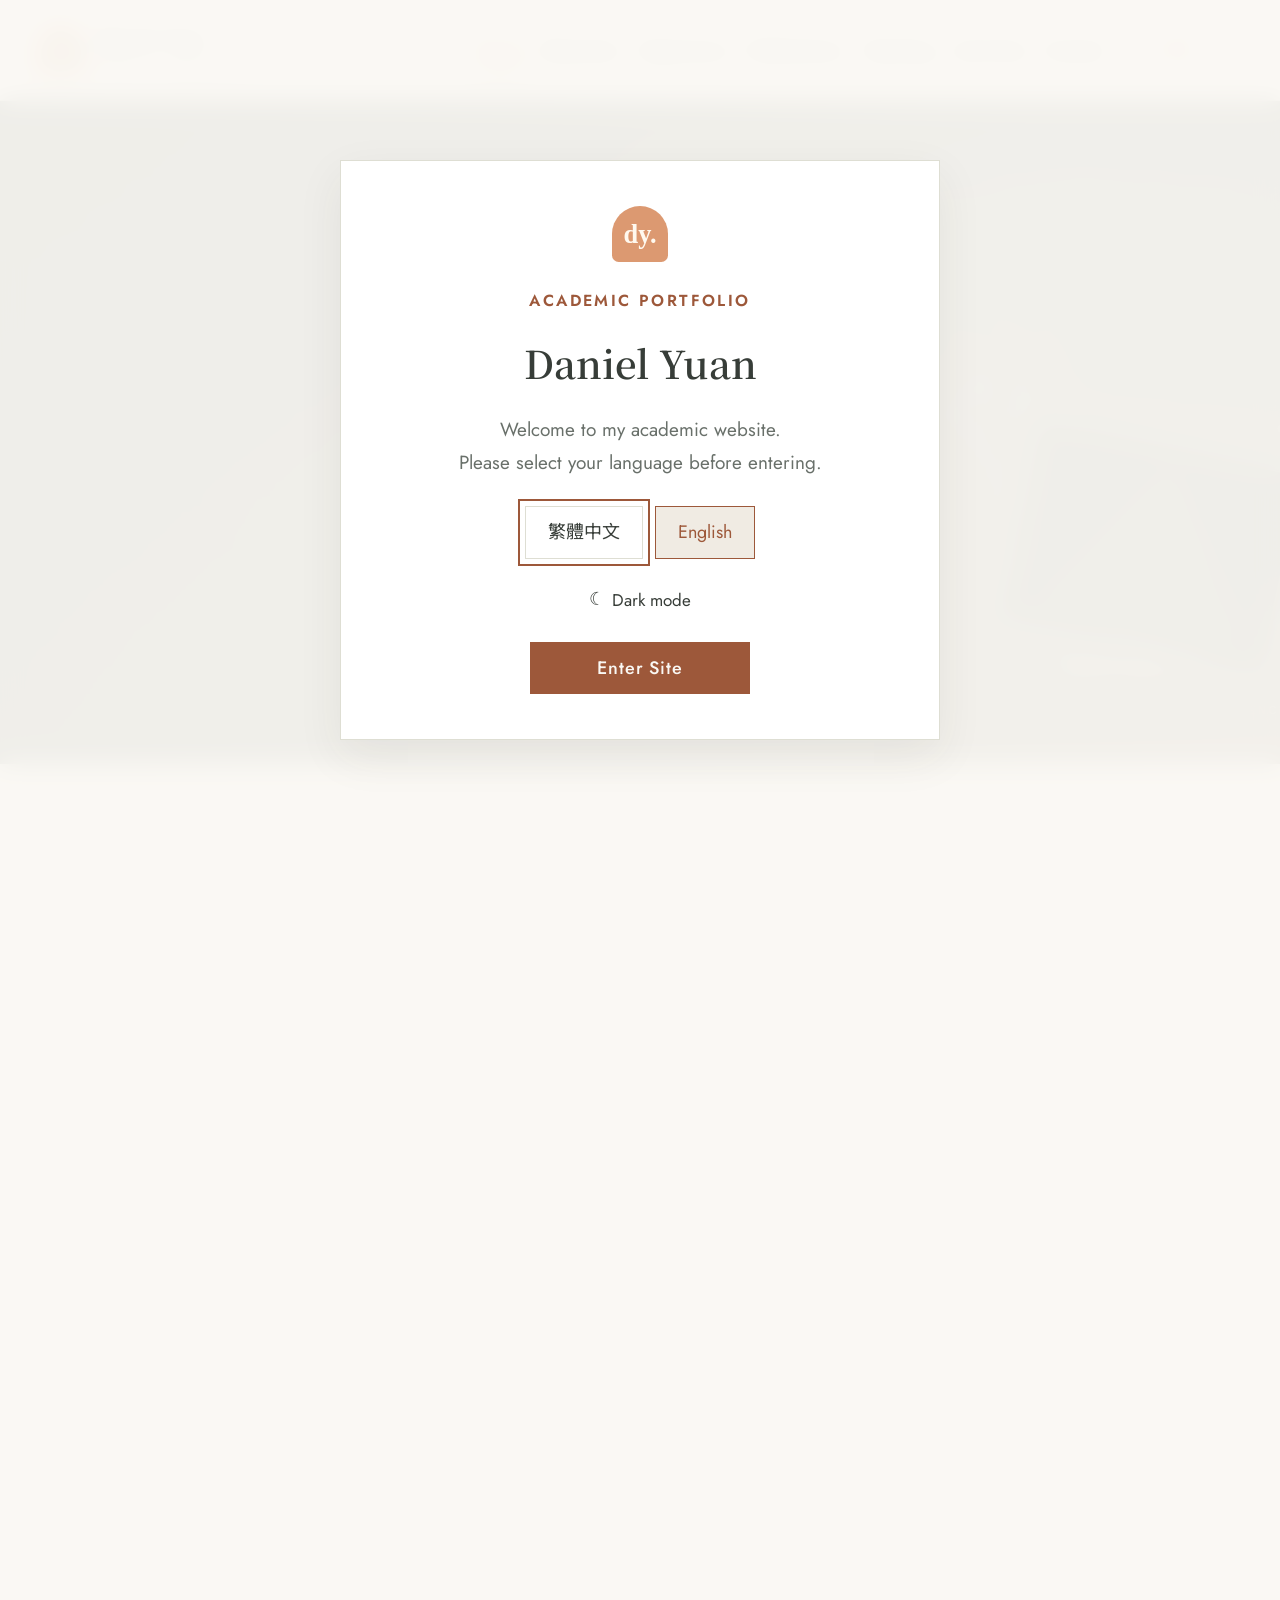
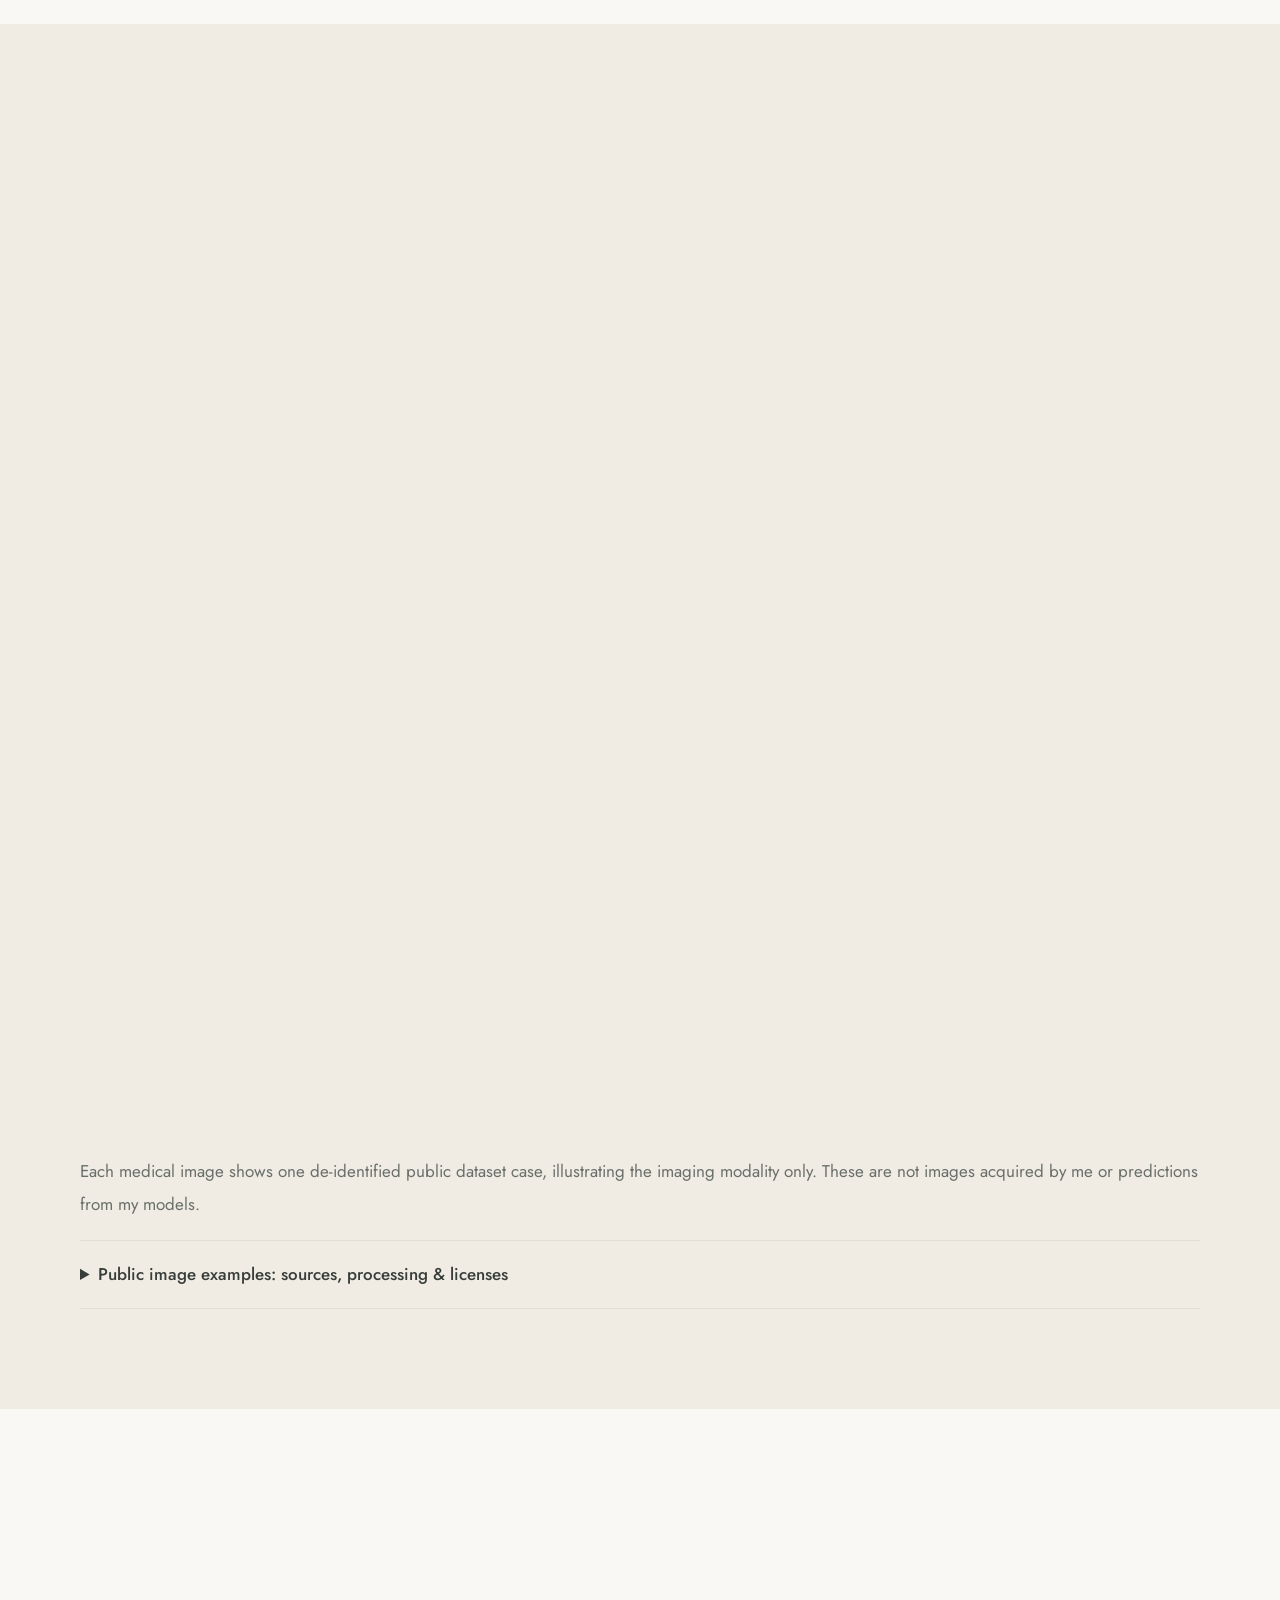
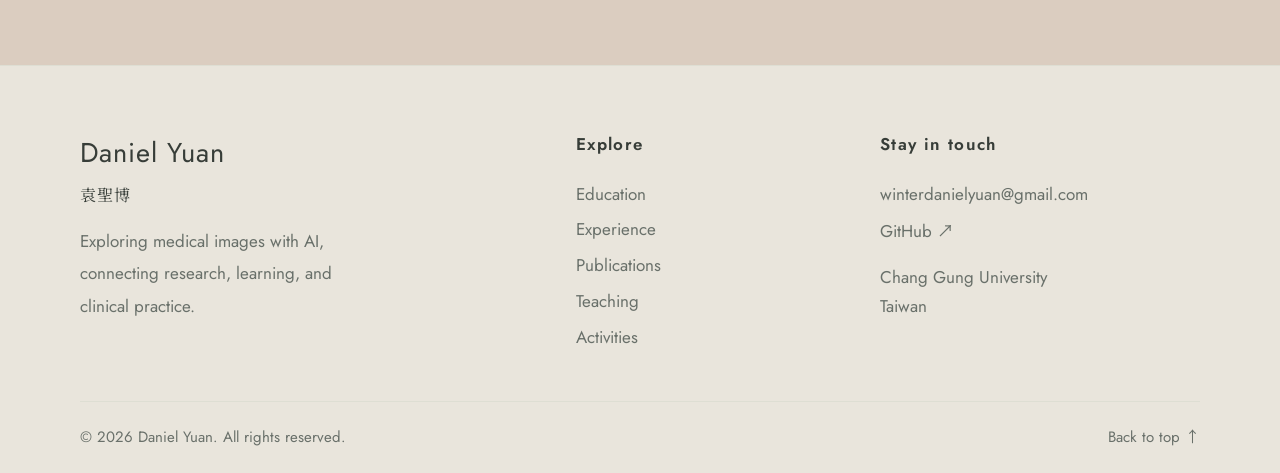
==== commit 7fa57629: "Refresh academic profile with attributed public imaging examples" ====
--- a/index.html
+++ b/index.html
@@ -48,23 +48,26 @@
       <div class="hero-art" aria-hidden="true"></div>
       <div class="hero-content shell">
         <p id="hero-tag" class="eyebrow reveal">學術個人網站</p>
-        <h1 class="hero-headline reveal" data-copy="heroHeadline">探索醫學影像<br>的更多可能</h1>
-        <p class="hero-deck reveal" data-copy="heroDeck">從腦部 MRI 到心臟超音波，<br>以人工智慧，理解影像背後的訊息。</p>
-        <a id="hero-primary" class="btn btn-light reveal" href="publications.html">查看學術成果</a>
+        <h1 id="hero-name-zh" class="hero-headline reveal">袁聖博</h1>
+        <p id="hero-name-en" class="hero-name-secondary reveal">Daniel Yuan</p>
+        <p id="hero-title" class="hero-role reveal">臨床醫學（理學）博士生</p>
+        <p class="hero-program reveal" data-copy="heroProgram">長庚大學 · 臨床醫學研究所人工智慧組博士班 · 博士三年級</p>
+        <p class="hero-deck reveal" data-copy="heroDeck">研究腦部 MRI 與心臟超音波影像，<br>關注影像分割、自監督學習與跨資料集模型評估。</p>
+        <div class="hero-actions reveal"><a id="hero-primary" class="btn btn-light" href="publications.html">查看學術成果</a><a class="hero-contact" href="contact.html" data-copy="heroContact">聯絡我 ↗</a></div>
         <a class="hero-scroll" href="#about" data-copy="heroScroll">往下探索 ↓</a>
       </div>
     </section>
     <div class="identity-band shell reveal">
-      <div class="identity-name"><h2 id="hero-name-zh">袁聖博</h2><p id="hero-name-en">Daniel Yuan</p></div>
-      <div class="identity-detail"><p id="hero-title"></p><p id="hero-affiliation"></p></div>
+      <div class="identity-name"><h2 data-copy="profileBandTitle">研究領域</h2><p data-copy="profileBandHint">Medical Imaging & AI</p></div>
+      <div class="identity-detail"><p data-copy="profileBandTopics">腦部 MRI · 心臟超音波 · 資料效率與可信賴 AI</p><p id="hero-affiliation"></p></div>
       <span class="identity-seal" aria-hidden="true">MEDICAL<br>IMAGING<br>& AI</span>
     </div>
     <section id="about" class="section shell about-section">
       <div class="section-head reveal"><p id="about-tag" class="eyebrow"></p><h2 id="about-title"></h2><span class="section-rule" aria-hidden="true"></span></div>
-      <div class="about-body"><p id="about-lead" class="lead reveal"></p><div class="about-aside reveal"><p class="aside-number">01—03</p><p data-copy="aboutAside">影像、學習與臨床<br>在研究中交會。</p><a id="hero-secondary" class="text-link" href="contact.html"></a></div></div>
+      <div class="about-body"><p id="about-lead" class="lead reveal"></p><aside class="about-aside reveal"><p class="eyebrow" data-copy="currentWorkLabel">目前的研究連結</p><p data-copy="aboutAside">長庚大學<br>長庚醫院心臟內科<br>Taiwan AICoE 研究計畫</p><a id="hero-secondary" class="text-link" href="contact.html"></a></aside></div>
     </section>
     <section class="research-section section">
-      <div class="shell"><div class="section-head centered reveal"><p class="eyebrow">RESEARCH FOCUS</p><h2 data-copy="researchTitle">三個視角，一條研究之路</h2><p class="section-deck" data-copy="researchDeck">從影像分割出發，探索資料效率與可信賴的醫療人工智慧。</p></div><div id="research-cards" class="research-grid"></div></div>
+      <div class="shell"><div class="section-head centered reveal"><p class="eyebrow">RESEARCH FOCUS</p><h2 data-copy="researchTitle">研究主題與進行中的工作</h2><p class="section-deck" data-copy="researchDeck">腦部 MRI、心臟超音波，以及資料效率與可信賴醫療 AI。</p></div><div id="research-cards" class="research-grid"></div><p class="dataset-disclaimer" data-copy="datasetDisclaimer"></p><details id="image-sources" class="dataset-sources"><summary data-copy="datasetSourcesTitle">公開影像範例：來源、處理與授權</summary><div id="dataset-source-notes" class="dataset-source-notes"></div></details></div>
     </section>
     <section class="section shell outputs-section">
       <div class="section-head horizontal reveal"><div><p class="eyebrow">SELECTED WORK</p><h2 data-copy="selectedTitle">研究，留下的足跡</h2></div><a class="text-link" href="publications.html" data-copy="allPublications">所有學術成果 ↗</a></div>
--- a/styles.css
+++ b/styles.css
@@ -90,9 +90,14 @@
 .hero::after { content: ""; position: absolute; inset: 0; z-index: -1; background: linear-gradient(90deg, var(--hero-shade) 0%, rgba(30, 49, 42, .08) 80%); }
 .hero-content { position: relative; padding-top: 69px; padding-bottom: 92px; }
 .hero .eyebrow { color: #e2c6ad; }
-.hero-headline { margin: 0 0 27px; font-family: var(--display); font-size: clamp(3.3rem, 6vw, 5.3rem); font-weight: 900; line-height: 1.27; letter-spacing: .055em; }
+.hero-headline { margin: 0 0 10px; font-family: var(--display); font-size: clamp(3.3rem, 6vw, 5.3rem); font-weight: 900; line-height: 1.27; letter-spacing: .055em; }
 body[data-lang="en"] .hero-headline { max-width: 760px; font-family: "Jost", sans-serif; font-size: clamp(3.2rem, 5.8vw, 5.1rem); font-weight: 600; letter-spacing: -.025em; line-height: 1.07; }
-.hero-deck { font-size: var(--text-reading); color: #ede8d9; margin: 0 0 29px; line-height: 1.95; }
+.hero-name-secondary { margin: 0 0 25px; font-size: 1.75rem; letter-spacing: .08em; color: #e2c6ad; }
+.hero-role { font-size: 1.5rem; font-weight: 500; margin: 0 0 9px; }
+.hero-program { font-size: var(--text-detail); max-width: 68ch; color: #ede8d9; margin: 0 0 24px; line-height: 1.8; }
+.hero-deck { font-size: var(--text-reading); max-width: 61ch; color: #ede8d9; margin: 0 0 29px; line-height: 1.95; }
+.hero-actions { display: flex; flex-wrap: wrap; align-items: center; gap: 18px 28px; }
+.hero-contact { font-size: var(--text-body); padding-block: 9px; border-bottom: 1px solid #a8b7a6; }
 .hero-scroll { position: absolute; right: 0; bottom: 88px; font-size: var(--text-label); color: #e0d9c6; letter-spacing: .09em; }
 .btn { min-height: 48px; display: inline-flex; align-items: center; justify-content: center; border: 1px solid transparent; padding: 10px 27px; font-size: 1.125rem; font-weight: 500; letter-spacing: .05em; transition: background 200ms ease, transform 200ms ease; }
 .btn:hover { transform: translateY(-2px); }
@@ -106,7 +111,6 @@
 .identity-name h2 { margin: 0; font-family: var(--serif); font-weight: 600; letter-spacing: .06em; font-size: 1.9rem; line-height: 1.5; }
 .identity-name p { font-size: var(--text-detail); margin: 0; letter-spacing: .06em; color: var(--muted); }
 body[data-lang="en"] .identity-name h2 { font-family: "Jost", sans-serif; font-size: 1.5rem; }
-body[data-lang="en"] .identity-name p { font-family: var(--serif); }
 .identity-detail p { margin: 0; font-size: var(--text-body); }
 .identity-detail p:first-child { font-weight: 600; }
 .identity-detail p:last-child { font-size: var(--text-detail); color: var(--muted); margin-top: 6px; }
@@ -119,20 +123,41 @@
 .section-head.horizontal { display: flex; justify-content: space-between; align-items: end; gap: 24px; }
 .about-body { display: grid; grid-template-columns: minmax(0, 2.35fr) minmax(200px, .7fr); gap: 60px; margin-top: 37px; }
 .lead { margin: 0; color: var(--muted); font-size: var(--text-reading); line-height: 2.05; text-align: justify; }
-.about-aside { padding-left: 30px; border-left: 1px solid var(--line); font-family: var(--serif); font-size: 1.25rem; line-height: 1.85; }
-.aside-number { margin: 0 0 22px; color: var(--accent); font-family: "Jost", sans-serif; font-size: var(--text-label); letter-spacing: .12em; }
+.about-aside { align-self: start; padding-left: 30px; border-left: 1px solid var(--line); font-family: var(--serif); font-size: 1.25rem; line-height: 1.85; }
+.about-aside .eyebrow { line-height: 1.8; }
 .text-link { display: inline-block; color: var(--accent); font-family: var(--body); font-size: 1.125rem; font-weight: 500; padding-bottom: 4px; border-bottom: 1px solid var(--accent); transition: color 200ms ease; }
 .text-link:hover { color: var(--accent-hover); }
 .research-section { background: var(--soft); }
 .research-grid { display: grid; grid-template-columns: repeat(3, minmax(0, 1fr)); gap: 34px; margin-top: 49px; }
-.research-card { padding: 0 9px; }
+.research-card { padding: 0 9px; display: flex; flex-direction: column; min-width: 0; }
+.research-visual { margin: 0; }
 .research-figure { aspect-ratio: 1.25; background: var(--paper); border: 1px solid var(--line); border-radius: 48% 48% 2px 2px; color: var(--olive); display: grid; place-items: center; position: relative; overflow: hidden; }
-.research-figure svg { width: 72%; height: 72%; }
-.research-figure::after { content: ""; position: absolute; inset: auto 18% 15% 18%; height: 1px; background: var(--line); }
-.research-figure .figure-number { position: absolute; top: 20px; left: 20px; font-size: .8125rem; letter-spacing: .1em; color: var(--accent); }
+.research-figure--dataset { border-radius: 4px; background: #050706; padding: 14px; }
+.research-figure--dataset img { width: 100%; height: 100%; min-height: 0; object-fit: contain; display: block; }
+.research-figure--project { padding: 31px 18px 23px; align-content: center; gap: 15px; text-align: center; background: radial-gradient(ellipse at bottom, var(--sand), var(--paper) 78%); }
+.project-wordmark { font-size: var(--text-label); letter-spacing: .09em; }
+.research-figure--project strong { font-family: "Jost", sans-serif; font-size: clamp(1.5rem, 2.7vw, 2.1rem); font-weight: 500; line-height: 1.15; color: var(--ink); }
+.project-topics { display: flex; flex-wrap: wrap; justify-content: center; gap: 4px 12px; font-size: var(--text-label); }
 .research-card h3 { font-size: 1.5rem; margin: 24px 0 5px; font-weight: 600; }
 .research-card .research-label { font-size: var(--text-label); letter-spacing: .1em; color: var(--accent); margin: 0 0 12px; text-transform: uppercase; }
 .research-card p { margin: 0; color: var(--muted); font-size: var(--text-body); line-height: 1.9; }
+.research-description { text-align: justify; text-align-last: start; hyphens: auto; }
+.research-topics { padding-left: 20px; margin: 18px 0 24px; color: var(--muted); font-size: var(--text-detail); display: grid; gap: 8px; }
+.research-link { align-self: start; margin-top: auto; }
+.dataset-disclaimer { margin: 44px 0 20px; color: var(--muted); font-size: var(--text-detail); line-height: 1.9; }
+.dataset-sources { border-block: 1px solid var(--line); font-size: var(--text-detail); scroll-margin-top: 20px; }
+.dataset-sources summary { cursor: pointer; padding-block: 19px; font-weight: 500; }
+.dataset-source-notes { display: grid; grid-template-columns: repeat(2, minmax(0, 1fr)); gap: 30px; padding: 10px 0 25px; }
+.dataset-source-notes article { min-width: 0; }
+.dataset-source-notes h3 { margin: 0 0 9px; font-size: 1.3rem; font-weight: 500; }
+.dataset-source-notes p { color: var(--muted); line-height: 1.85; text-align: justify; text-align-last: start; hyphens: auto; }
+.dataset-source-notes .source-subject { color: var(--ink); }
+.source-citation { font-style: italic; }
+.source-links { display: flex; flex-wrap: wrap; gap: 12px 20px; }
+.source-links a, .source-record { color: var(--accent); text-decoration: underline; text-underline-offset: 4px; }
+.source-record { grid-column: 1 / -1; justify-self: start; }
+.project-source-note { grid-column: 1 / -1; border-top: 1px solid var(--line); padding-top: 22px; }
+.project-source-note p { margin-bottom: 0; }
 .selected-list { margin-top: 37px; }
 .selected-item { display: grid; grid-template-columns: 90px minmax(0, 1fr) 130px; padding: 30px 0; gap: 28px; border-top: 1px solid var(--line); align-items: start; }
 .selected-year { font-size: 1.8rem; font-family: var(--serif); color: var(--accent); }
@@ -160,7 +185,6 @@
 .page-title { margin: 0; font-family: var(--display); font-weight: 900; letter-spacing: .06em; font-size: clamp(2.8rem, 5vw, 4.3rem); line-height: 1.35; }
 body[data-lang="en"] .page-title { font-family: "Jost", sans-serif; font-weight: 600; letter-spacing: -.02em; }
 .page-subtitle { margin: 13px 0 0; color: var(--muted); font-family: var(--serif); font-size: var(--text-reading); letter-spacing: .04em; }
-.page-number { color: color-mix(in srgb, var(--accent) 20%, transparent); font-family: Georgia, serif; font-size: 9.4rem; line-height: 1; font-weight: 400; padding-right: 13px; }
 .page-content { padding-block: 51px 72px; }
 .section-copy { max-width: 75ch; font-size: var(--text-body); color: var(--muted); margin: 0 0 31px; line-height: 1.95; }
 .timeline-toolbar { display: flex; align-items: center; justify-content: space-between; gap: 16px; width: 100%; padding: 17px 25px; border: 1px solid var(--line); background: var(--paper); }
@@ -173,13 +197,13 @@
 .timeline-item, .teaching-item { padding: 33px 31px; border: 1px solid var(--line); background: var(--paper); position: relative; transition: border-color 200ms ease; }
 .timeline-item:hover, .teaching-item:hover { border-color: color-mix(in srgb, var(--accent) 50%, var(--line)); }
 .item-top { display: flex; align-items: baseline; gap: 19px; }
-.item-index { font-family: Georgia, serif; color: var(--accent); font-size: 1rem; flex-shrink: 0; }
 .item-top h3 { margin: 0; font-weight: 600; font-size: 1.5rem; line-height: 1.65; }
 .item-sub { margin: 12px 0 0; color: var(--muted); font-size: var(--text-body); }
 .item-note { margin: 8px 0 0; color: var(--muted); font-size: var(--text-detail); }
 .content-list { margin: 17px 0 0; padding-left: 20px; display: grid; gap: 9px; color: var(--muted); font-size: var(--text-body); line-height: 1.9; }
 .paper-type { color: var(--accent); font-size: var(--text-label); margin: 11px 0 0; letter-spacing: .04em; }
 .paper-title { font-family: "Jost", "Noto Sans TC", sans-serif; }
+.paper-description { margin: 19px 0 0; font-size: var(--text-body); color: var(--muted); max-width: 80ch; line-height: 1.9; }
 .paper-links { display: flex; flex-wrap: wrap; gap: 16px; margin-top: 21px; }
 .paper-links a { color: var(--accent); font-size: 1.125rem; border-bottom: 1px solid var(--line); padding-bottom: 3px; }
 .paper-links a::after { content: " ↗"; }
@@ -188,11 +212,16 @@
 .teaching-term { grid-row: 1 / 4; align-self: start; color: var(--accent); font-size: var(--text-detail); margin: 6px 0 0; }
 .teaching-course { margin: 0; font-weight: 600; font-size: 1.5rem; }
 .teaching-meta { margin: 0; font-size: var(--text-body); color: var(--muted); }
-.clubs-grid { display: grid; grid-template-columns: repeat(2, minmax(0, 1fr)); gap: 25px; margin-top: 25px; }
+.clubs-grid { display: grid; grid-template-columns: repeat(3, minmax(0, 1fr)); align-items: start; gap: 25px; margin-top: 25px; }
 .club-card { padding: 34px; border: 1px solid var(--line); background: var(--paper); }
 .club-card h3 { font-size: 1.5rem; font-family: var(--serif); margin: 0 0 23px; font-weight: 600; }
+.club-card-grouped { grid-column: 1 / -1; }
+.club-groups { display: grid; grid-template-columns: repeat(2, minmax(0, 1fr)); gap: 28px 36px; }
+.club-group { border-top: 1px solid var(--line); padding-top: 18px; min-width: 0; }
+.club-group:last-child:nth-child(odd) { grid-column: 1 / -1; }
+.club-group h4 { margin: 0 0 14px; font-size: var(--text-detail); font-weight: 600; color: var(--ink); }
 .club-list { display: flex; flex-wrap: wrap; list-style: none; gap: 8px; padding: 0; margin: 0; }
-.club-list li { border: 1px solid var(--line); padding: 5px 11px; font-size: var(--text-body); color: var(--muted); }
+.club-list li { border: 1px solid var(--line); padding: 5px 11px; font-size: var(--text-body); color: var(--muted); overflow-wrap: anywhere; max-width: 100%; }
 .page-end { text-align: center; padding: 0 0 75px; }
 .end-dash { height: 1px; width: 30px; display: block; background: var(--line); margin: 0 auto 28px; }
 .contact-section { display: grid; grid-template-columns: .9fr 1.1fr; gap: 80px; padding-block: 80px 120px; }
@@ -240,9 +269,16 @@
 .doc-shell { width: min(860px, 100%); margin: 0 auto; background: var(--soft); border: 1px solid var(--line); padding: 10px; }
 .pdf-stage { display: grid; place-items: center; min-height: 260px; padding: 10px; }
 .pdf-canvas { display: block; max-width: 100%; height: auto; background: white; }
-.pdf-controls { display: flex; justify-content: center; align-items: center; gap: 20px; margin-top: 24px; }
+.pdf-controls { display: flex; flex-wrap: wrap; justify-content: center; align-items: center; gap: 16px 28px; margin-top: 24px; }
+.pdf-page-navigation { display: flex; justify-content: center; align-items: center; gap: 16px; }
 .pdf-page-indicator { min-width: 110px; text-align: center; font-size: var(--text-detail); }
 .pdf-nav-btn { padding: 8px 17px; min-height: 44px; font-size: var(--text-detail); }
+.pdf-jump-form { display: flex; align-items: center; gap: 10px; font-size: var(--text-detail); }
+.pdf-jump-form label { white-space: nowrap; }
+.pdf-page-input { width: 5rem; min-height: 44px; padding: 8px; border: 1px solid var(--line); border-radius: 0; background: var(--paper); color: var(--ink); font: inherit; text-align: center; }
+.pdf-page-input:disabled { opacity: .5; }
+.pdf-page-input[aria-invalid="true"] { border-color: var(--accent); }
+.pdf-jump-error { flex-basis: 100%; margin: 0; text-align: center; font-size: var(--text-detail); color: var(--ink); }
 .pdf-loading, .pdf-error { color: var(--muted); text-align: center; font-size: 1.125rem; }
 .pdf-error { color: var(--accent); }
 .viewer-actions { text-align: center; margin-top: 33px; }
@@ -258,7 +294,6 @@
 .reveal { opacity: 0; transform: translateY(18px); transition: opacity 650ms ease, transform 650ms ease; }
 .reveal.in-view { opacity: 1; transform: translateY(0); }
 @keyframes atlas-in { from { transform: scale(1.04); } to { transform: scale(1); } }
-@media (min-width: 901px) { .research-figure svg { transition: transform 450ms ease; } .research-card:hover .research-figure svg { transform: scale(1.05) rotate(-2deg); } }
 @media (max-width: 1160px) {
   .header-inner { padding-inline: 28px; gap: 19px; }
   .brand-type small { display: none; }
@@ -296,11 +331,13 @@
   .hero-content { padding-top: 55px; padding-bottom: 90px; }
   .hero-headline { font-size: clamp(2.55rem, 8.8vw, 3.6rem); letter-spacing: .03em; }
   body[data-lang="en"] .hero-headline { font-size: clamp(2.5rem, 9vw, 3.3rem); }
+  .hero-name-secondary { font-size: 1.4rem; margin-bottom: 22px; }
+  .hero-role { font-size: 1.25rem; }
   .hero-deck { font-size: var(--text-body); }
   .hero-art { background-position: 60% center; opacity: .5; }
   .hero-scroll { display: none; }
   .identity-band { display: block; padding: 23px; margin-top: -33px; }
-  .identity-name { border: 0; display: flex; align-items: baseline; gap: 14px; margin-bottom: 12px; }
+  .identity-name { border: 0; display: flex; flex-wrap: wrap; align-items: baseline; gap: 4px 14px; margin-bottom: 12px; }
   .identity-name h2 { font-size: 1.55rem; }
   .identity-name p { font-size: var(--text-detail); }
   .identity-detail p { font-size: var(--text-body); }
@@ -314,9 +351,14 @@
   .research-grid { grid-template-columns: 1fr; gap: 45px; }
   .research-card { padding: 0; }
   .research-figure { max-width: 330px; margin: auto; aspect-ratio: 1.5; }
+  .research-figure--project strong { font-size: 1.8rem; }
   .research-card h3, .research-card .research-label { text-align: center; }
   .research-card h3 { margin-top: 19px; }
-  .research-card p { font-size: var(--text-body); text-align: center; max-width: 36ch; margin-inline: auto; }
+  .research-card p { font-size: var(--text-body); max-width: 36ch; margin-inline: auto; }
+  .research-topics { width: min(100%, 36ch); margin-inline: auto; }
+  .research-link { align-self: center; }
+  .dataset-source-notes { grid-template-columns: 1fr; gap: 25px; }
+  .dataset-source-notes article + article { border-top: 1px solid var(--line); padding-top: 20px; }
   .selected-item { grid-template-columns: 52px 1fr; gap: 14px; padding: 24px 0; }
   .selected-year { font-size: 1.3rem; }
   .selected-item h3 { font-size: 1.3125rem; margin-top: 1px; }
@@ -332,7 +374,6 @@
   .page-banner-inner { padding-block: 43px; }
   .page-title { font-size: 2.9rem; }
   body[data-lang="en"] .page-title { font-size: 2.6rem; }
-  .page-number { font-size: 5rem; position: absolute; right: 0; bottom: 25px; z-index: 0; opacity: .5; padding: 0; }
   .page-banner-inner > div { z-index: 1; position: relative; }
   .page-subtitle { font-size: 1.125rem; max-width: 28ch; }
   .eyebrow { font-size: var(--text-label); }
@@ -354,6 +395,7 @@
   .teaching-meta { font-size: var(--text-body); }
   .clubs-grid { grid-template-columns: 1fr; gap: 17px; }
   .club-card { padding: 26px; }
+  .club-groups { grid-template-columns: 1fr; gap: 24px; }
   .page-end { padding-bottom: 56px; }
   .contact-section { grid-template-columns: 1fr; gap: 27px; padding-block: 43px 70px; }
   .contact-intro h2 { font-size: 1.8rem; }
@@ -366,6 +408,8 @@
   .site-footer { padding-top: 45px; }
   .intro-panel { padding: 33px 20px; }
   .pdf-controls { gap: 10px; }
+  .pdf-page-navigation { gap: 10px; }
+  .pdf-jump-form { flex-basis: 100%; justify-content: center; font-size: var(--text-label); }
   .pdf-toolbar { gap: 8px; }
   .pdf-reader.is-expanded { padding: 10px; padding-top: max(10px, env(safe-area-inset-top)); padding-bottom: max(10px, env(safe-area-inset-bottom)); gap: 10px; }
   .pdf-nav-btn { padding-inline: 10px; }
